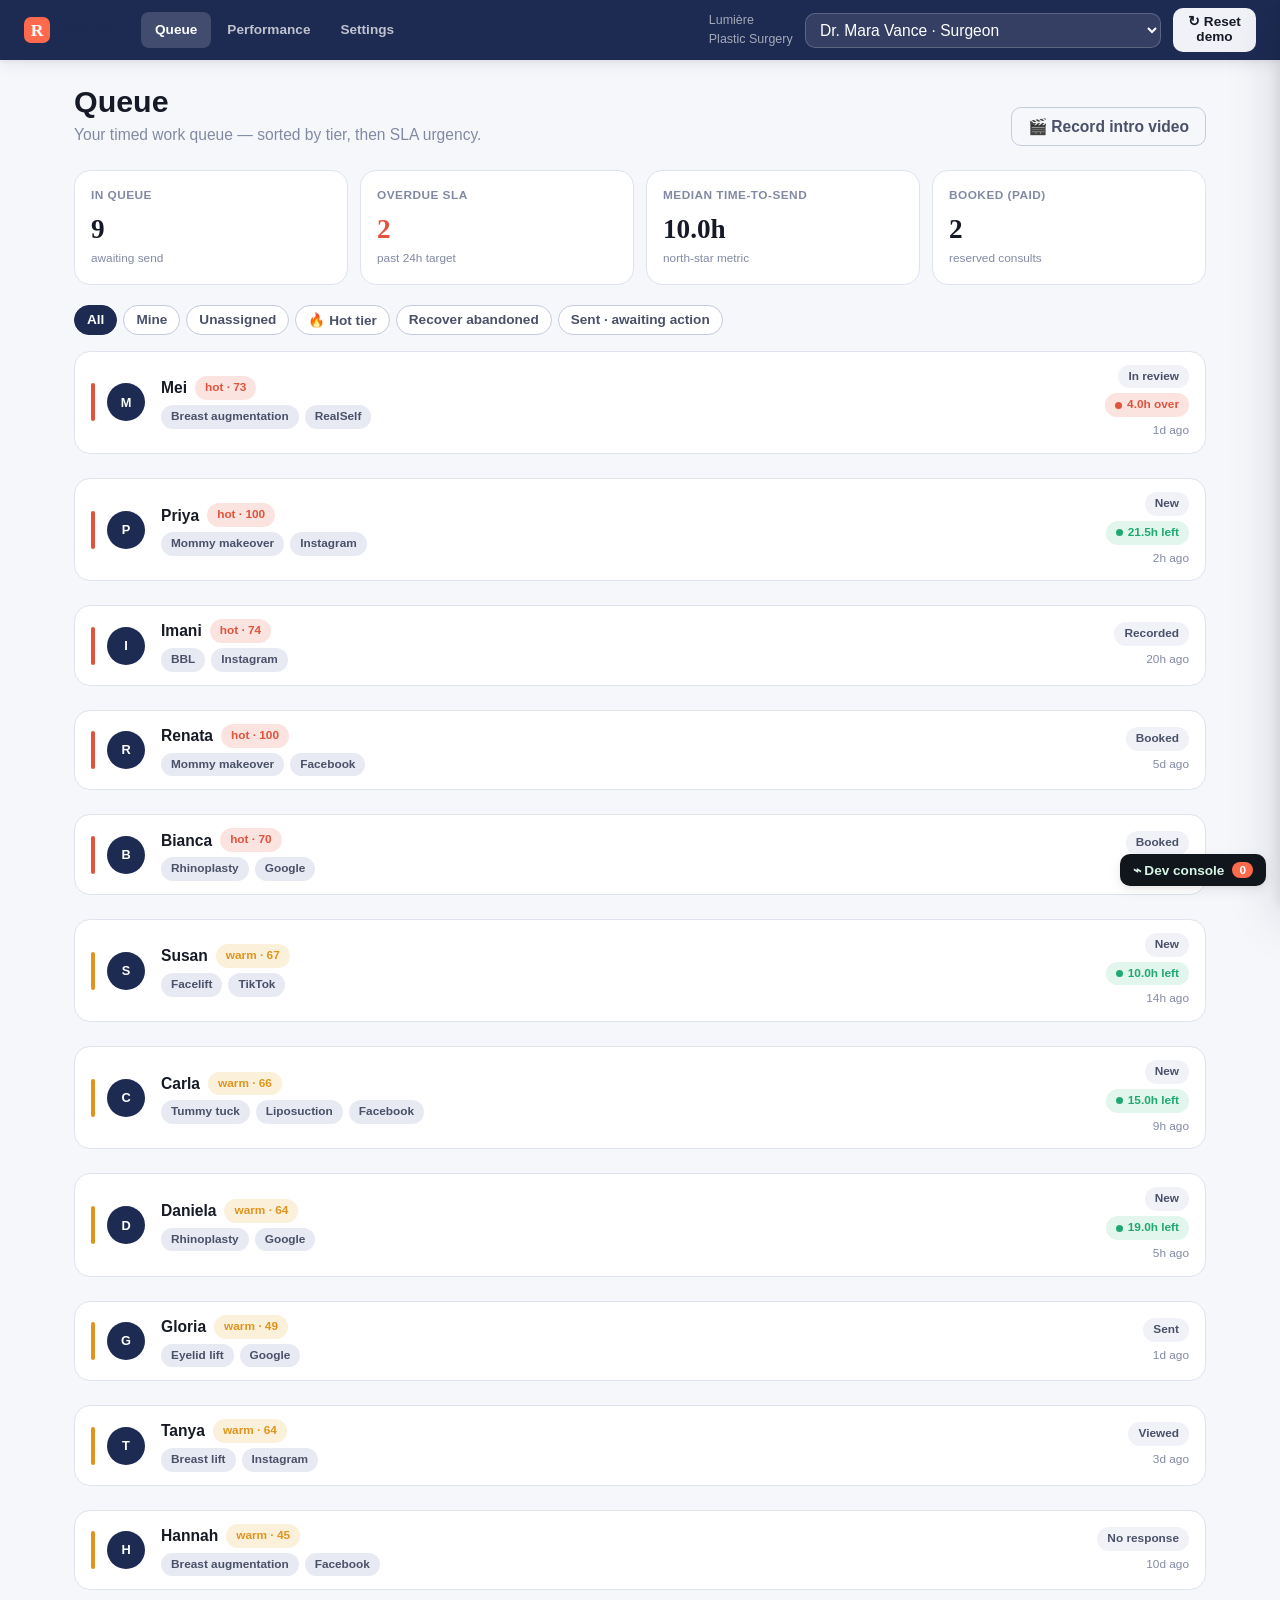
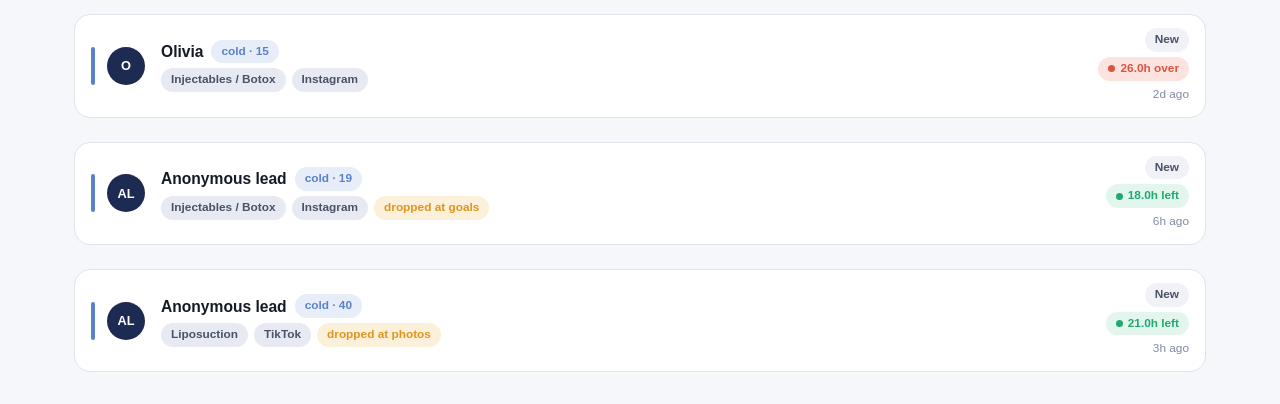
==== index.html @ 82a32680 "Build RELAY clickable demo (plastics, full surfaces) Static, dependency-free client-side prototype i" ====
<!doctype html>
<html lang="en">
<head>
  <meta charset="utf-8">
  <meta name="viewport" content="width=device-width, initial-scale=1">
  <title>RELAY — Provider console</title>
  <link rel="stylesheet" href="css/tokens.css?v=1">
  <link rel="stylesheet" href="css/app.css?v=1">
</head>
<body>
  <div id="app"></div>

  <script src="js/util.js?v=1"></script>
  <script src="js/instrument.js?v=1"></script>
  <script src="js/devconsole.js?v=1"></script>
  <script src="js/verticals.js?v=1"></script>
  <script src="js/qualify.js?v=1"></script>
  <script src="js/attribution.js?v=1"></script>
  <script src="js/store.js?v=1"></script>
  <script src="js/seed.js?v=1"></script>
  <script src="js/brand.js?v=1"></script>
  <script src="js/scriptgen.js?v=1"></script>
  <script src="js/surfaces/queue.js?v=1"></script>
  <script src="js/surfaces/studio.js?v=1"></script>
  <script src="js/surfaces/performance.js?v=1"></script>
  <script src="js/surfaces/settings.js?v=1"></script>
  <script src="js/app.js?v=1"></script>
  <script>
    RELAY.devconsole.mount();
    RELAY.app.init(document.getElementById('app'));
  </script>
</body>
</html>
---- css/tokens.css ----
/* ============================================================================
 * RELAY — Design Tokens (tokens.css)
 * REQUIREMENTS §3.5. Two brand layers share ONE token system:
 *   (A) RELAY product brand  — customer-facing surfaces (console, settings, pricing)
 *   (B) White-label brand     — lead-facing surfaces (flow, recap, portal, widgets)
 *
 * Surfaces reference ROLE tokens (--color-accent, --radius-card …), never raw hex.
 * White-label theming overrides only the --brand-* tokens at runtime (js/brand.js);
 * everything else inherits the RELAY base.
 * ========================================================================== */

:root {
  /* --- RELAY product brand: source colors -------------------------------- */
  --relay-primary:        #1d2a52;   /* deep, calm — credibility */
  --relay-primary-700:    #16203e;
  --relay-primary-300:    #5566a0;
  --relay-accent:         #ff6a4d;   /* warm energy on CTAs */
  --relay-accent-600:     #e9522f;

  /* --- Brand tokens (overridable per-account for white-label) ------------ */
  /* Defaults point at the RELAY brand; js/brand.js rewrites these from config.brand */
  --brand-primary:        var(--relay-primary);
  --brand-primary-ink:    #ffffff;   /* readable text on --brand-primary (derived at runtime) */
  --brand-accent:         var(--relay-accent);
  --brand-accent-ink:     #ffffff;   /* readable text on --brand-accent (derived at runtime) */

  /* --- Color roles ------------------------------------------------------- */
  --color-bg:             #f6f7fb;
  --color-surface:        #ffffff;
  --color-surface-2:      #f0f2f8;
  --color-surface-sunk:   #e7eaf3;
  --color-border:         #dfe3ee;
  --color-border-strong:  #c4cbdd;
  --color-ink:            #161a26;   /* primary text */
  --color-ink-2:          #4a5168;   /* secondary text */
  --color-ink-3:          #828aa3;   /* muted text */
  --color-accent:         var(--brand-accent);
  --color-accent-ink:     var(--brand-accent-ink);
  --color-primary:        var(--brand-primary);
  --color-primary-ink:    var(--brand-primary-ink);

  /* --- Semantic: SLA states --------------------------------------------- */
  --color-ok:             #1fa971;
  --color-ok-bg:          #e3f6ee;
  --color-warn:           #e0941f;
  --color-warn-bg:        #fbf0d9;
  --color-over:           #e0533d;
  --color-over-bg:        #fbe4df;

  /* --- Semantic: qualification tiers ------------------------------------ */
  --tier-hot:             #e0533d;
  --tier-hot-bg:          #fbe4df;
  --tier-warm:            #e0941f;
  --tier-warm-bg:         #fbf0d9;
  --tier-cold:            #5b82c9;
  --tier-cold-bg:         #e7eef9;

  /* --- Type scale -------------------------------------------------------- */
  --font-display: 'Fraunces', 'Iowan Old Style', Georgia, 'Times New Roman', serif;
  --font-ui: -apple-system, BlinkMacSystemFont, 'Segoe UI', Roboto, Helvetica, Arial, sans-serif;
  --font-brand: var(--font-ui); /* white-label may override */

  --fs-display:   2.6rem;
  --fs-h1:        1.9rem;
  --fs-h2:        1.4rem;
  --fs-h3:        1.15rem;
  --fs-body:      0.975rem;
  --fs-sm:        0.85rem;
  --fs-xs:        0.74rem;
  --lh-tight:     1.15;
  --lh-body:      1.5;

  /* --- Spacing ----------------------------------------------------------- */
  --sp-1: 4px;  --sp-2: 8px;  --sp-3: 12px; --sp-4: 16px;
  --sp-5: 24px; --sp-6: 32px; --sp-7: 48px; --sp-8: 64px;

  /* --- Radius ------------------------------------------------------------ */
  --radius-chip:   999px;
  --radius-btn:    10px;
  --radius-card:   16px;
  --radius-sheet:  22px;

  /* --- Shadow (soft-but-precise) ---------------------------------------- */
  --shadow-sm:  0 1px 2px rgba(22,26,38,.06), 0 1px 3px rgba(22,26,38,.05);
  --shadow-md:  0 4px 14px rgba(22,26,38,.08), 0 2px 4px rgba(22,26,38,.05);
  --shadow-lg:  0 18px 50px rgba(22,26,38,.16), 0 6px 16px rgba(22,26,38,.10);
  --shadow-phone: 0 30px 70px rgba(22,26,38,.28);

  /* --- Motion (restrained) ---------------------------------------------- */
  --ease: cubic-bezier(.22,.61,.36,1);
  --dur-1: .12s;
  --dur-2: .22s;
  --dur-3: .4s;
}

/* Phones/landing surfaces opt into a darker canvas via .on-brand wrappers; see app.css */
---- css/app.css ----
/* ============================================================================
 * RELAY — component styles (app.css). References role tokens from tokens.css.
 * ========================================================================== */
* { box-sizing: border-box; }
html, body { margin: 0; padding: 0; }
body {
  font-family: var(--font-ui);
  font-size: var(--fs-body);
  line-height: var(--lh-body);
  color: var(--color-ink);
  background: var(--color-bg);
  -webkit-font-smoothing: antialiased;
}
h1, h2, h3, h4 { line-height: var(--lh-tight); margin: 0 0 var(--sp-3); font-weight: 650; }
h1 { font-size: var(--fs-h1); }
h2 { font-size: var(--fs-h2); }
h3 { font-size: var(--fs-h3); }
.display { font-family: var(--font-display); font-weight: 600; letter-spacing: -.01em; }
a { color: var(--color-primary); text-decoration: none; }
a:hover { text-decoration: underline; }
.muted { color: var(--color-ink-3); }
.dim { color: var(--color-ink-2); }
.num { font-family: var(--font-display); font-variant-numeric: tabular-nums; }
.center { text-align: center; }
.hidden, [hidden] { display: none !important; }
.row { display: flex; align-items: center; gap: var(--sp-3); }
.row--wrap { flex-wrap: wrap; }
.spread { justify-content: space-between; }
.grow { flex: 1; }
.stack { display: flex; flex-direction: column; gap: var(--sp-3); }

/* ---- buttons ----------------------------------------------------------- */
.btn {
  display: inline-flex; align-items: center; justify-content: center; gap: var(--sp-2);
  font: inherit; font-weight: 600; cursor: pointer; border: 1px solid transparent;
  border-radius: var(--radius-btn); padding: 10px 16px; background: var(--color-surface-2);
  color: var(--color-ink); transition: transform var(--dur-1) var(--ease), background var(--dur-1), box-shadow var(--dur-1);
  text-decoration: none; line-height: 1.1;
}
.btn:hover { text-decoration: none; }
.btn:active { transform: translateY(1px); }
.btn--primary { background: var(--color-primary); color: var(--color-primary-ink); }
.btn--accent { background: var(--color-accent); color: var(--color-accent-ink); box-shadow: var(--shadow-sm); }
.btn--ghost { background: transparent; border-color: var(--color-border-strong); color: var(--color-ink-2); }
.btn--ghost:hover { background: var(--color-surface-2); }
.btn--sm { padding: 6px 11px; font-size: var(--fs-sm); }
.btn--lg { padding: 14px 22px; font-size: 1.05rem; border-radius: 12px; }
.btn--block { width: 100%; }
.btn[disabled] { opacity: .5; cursor: not-allowed; }

/* ---- chips / pills / badges -------------------------------------------- */
.chip {
  display: inline-flex; align-items: center; gap: 6px; padding: 7px 13px;
  border-radius: var(--radius-chip); border: 1px solid var(--color-border-strong);
  background: var(--color-surface); cursor: pointer; font-size: var(--fs-sm); font-weight: 550;
  transition: all var(--dur-1) var(--ease);
}
.chip:hover { border-color: var(--color-primary); }
.chip[aria-pressed="true"], .chip--on {
  background: var(--color-primary); color: var(--color-primary-ink); border-color: var(--color-primary);
}
.pill {
  display: inline-flex; align-items: center; gap: 5px; padding: 3px 10px; border-radius: var(--radius-chip);
  font-size: var(--fs-xs); font-weight: 650; background: var(--color-surface-2); color: var(--color-ink-2);
  white-space: nowrap;
}
.pill--hot  { background: var(--tier-hot-bg);  color: var(--tier-hot); }
.pill--warm { background: var(--tier-warm-bg); color: var(--tier-warm); }
.pill--cold { background: var(--tier-cold-bg); color: var(--tier-cold); }
.pill--ok   { background: var(--color-ok-bg);   color: var(--color-ok); }
.pill--warn { background: var(--color-warn-bg); color: var(--color-warn); }
.pill--over { background: var(--color-over-bg); color: var(--color-over); }
.pill--source { background: var(--color-surface-sunk); color: var(--color-ink-2); }
.dot { width: 7px; height: 7px; border-radius: 50%; background: currentColor; display: inline-block; }

/* ---- cards ------------------------------------------------------------- */
.card {
  background: var(--color-surface); border: 1px solid var(--color-border);
  border-radius: var(--radius-card); padding: var(--sp-5); box-shadow: var(--shadow-sm);
}
.card--pad-sm { padding: var(--sp-4); }
.card__title { font-weight: 650; margin-bottom: var(--sp-3); display: flex; align-items: center; gap: var(--sp-2); }

/* ---- forms ------------------------------------------------------------- */
label.field { display: block; margin-bottom: var(--sp-4); }
label.field > span { display: block; font-size: var(--fs-sm); font-weight: 600; margin-bottom: 6px; color: var(--color-ink-2); }
input[type=text], input[type=email], input[type=tel], input[type=url], input[type=number], select, textarea {
  width: 100%; font: inherit; padding: 11px 13px; border: 1px solid var(--color-border-strong);
  border-radius: var(--radius-btn); background: var(--color-surface); color: var(--color-ink);
}
input:focus, select:focus, textarea:focus { outline: 2px solid var(--color-primary); outline-offset: 1px; border-color: var(--color-primary); }
textarea { min-height: 84px; resize: vertical; }
.check { display: flex; gap: var(--sp-3); align-items: flex-start; cursor: pointer; font-size: var(--fs-sm); }
.check input { margin-top: 3px; }
.avatar {
  width: 38px; height: 38px; border-radius: 50%; flex: none; display: grid; place-items: center;
  background: var(--color-primary); color: var(--color-primary-ink); font-weight: 700; font-size: .8rem;
}
.avatar--lg { width: 56px; height: 56px; font-size: 1.05rem; }

/* ============================ CONSOLE SHELL ============================== */
.appbar {
  position: sticky; top: 0; z-index: 30; display: flex; align-items: center; gap: var(--sp-5);
  padding: 0 var(--sp-5); height: 60px; background: var(--relay-primary); color: #fff;
  box-shadow: var(--shadow-md);
}
.appbar__brand { display: flex; align-items: center; gap: 9px; font-weight: 700; font-size: 1.1rem; }
.appbar__logo { width: 26px; height: 26px; border-radius: 7px; background: var(--relay-accent); display: grid; place-items: center; color: #fff; font-family: var(--font-display); }
.appbar nav { display: flex; gap: 2px; }
.appbar nav a {
  color: rgba(255,255,255,.72); padding: 8px 14px; border-radius: 8px; font-weight: 600; font-size: var(--fs-sm);
}
.appbar nav a:hover { color: #fff; background: rgba(255,255,255,.08); text-decoration: none; }
.appbar nav a.is-active { color: #fff; background: rgba(255,255,255,.16); }
.appbar__right { margin-left: auto; display: flex; align-items: center; gap: var(--sp-3); }
.appbar select { background: rgba(255,255,255,.1); color: #fff; border-color: rgba(255,255,255,.2); padding: 7px 10px; }
.appbar select option { color: #000; }

.wrap { max-width: 1180px; margin: 0 auto; padding: var(--sp-5); }
.page-head { display: flex; align-items: flex-end; justify-content: space-between; gap: var(--sp-4); margin-bottom: var(--sp-5); flex-wrap: wrap; }
.page-head h1 { margin: 0; }
.page-head p { margin: 4px 0 0; color: var(--color-ink-3); }

/* ---- KPI strip --------------------------------------------------------- */
.kpis { display: grid; grid-template-columns: repeat(auto-fit, minmax(150px, 1fr)); gap: var(--sp-3); }
.kpi { background: var(--color-surface); border: 1px solid var(--color-border); border-radius: var(--radius-card); padding: var(--sp-4); }
.kpi__label { font-size: var(--fs-xs); text-transform: uppercase; letter-spacing: .04em; color: var(--color-ink-3); font-weight: 650; }
.kpi__value { font-family: var(--font-display); font-size: 1.7rem; font-weight: 600; margin-top: 4px; font-variant-numeric: tabular-nums; }
.kpi__sub { font-size: var(--fs-xs); color: var(--color-ink-3); }

/* ============================ QUEUE ===================================== */
.queue-layout { display: grid; grid-template-columns: 1fr; gap: var(--sp-4); }
.qfilters { display: flex; gap: 6px; flex-wrap: wrap; margin-bottom: var(--sp-4); }
.qfilter { padding: 6px 12px; border-radius: var(--radius-chip); border: 1px solid var(--color-border-strong); background: var(--color-surface); cursor: pointer; font-size: var(--fs-sm); font-weight: 600; color: var(--color-ink-2); }
.qfilter.is-active { background: var(--relay-primary); color: #fff; border-color: var(--relay-primary); }
.qrow {
  display: grid; grid-template-columns: auto 1fr auto; gap: var(--sp-4); align-items: center;
  padding: 13px var(--sp-4); background: var(--color-surface); border: 1px solid var(--color-border);
  border-radius: var(--radius-card); cursor: pointer; margin-bottom: 8px; transition: box-shadow var(--dur-1), border-color var(--dur-1);
}
.qrow:hover { box-shadow: var(--shadow-md); border-color: var(--color-border-strong); }
.qrow__mid { min-width: 0; }
.qrow__name { font-weight: 650; display: flex; align-items: center; gap: 8px; }
.qrow__meta { display: flex; gap: 6px; flex-wrap: wrap; align-items: center; margin-top: 5px; }
.qrow__right { text-align: right; display: flex; flex-direction: column; align-items: flex-end; gap: 5px; }
.qrow__time { font-size: var(--fs-xs); color: var(--color-ink-3); }
.tier-rail { width: 4px; align-self: stretch; border-radius: 4px; }
.tier-rail--hot { background: var(--tier-hot); }
.tier-rail--warm { background: var(--tier-warm); }
.tier-rail--cold { background: var(--tier-cold); }

/* ============================ DRAWER ==================================== */
.scrim { position: fixed; inset: 0; background: rgba(16,20,32,.45); z-index: 40; opacity: 0; pointer-events: none; transition: opacity var(--dur-2); }
.scrim.is-open { opacity: 1; pointer-events: auto; }
.drawer {
  position: fixed; top: 0; right: 0; height: 100%; width: min(560px, 94vw); background: var(--color-bg);
  z-index: 50; box-shadow: var(--shadow-lg); transform: translateX(100%); transition: transform var(--dur-3) var(--ease);
  display: flex; flex-direction: column;
}
.drawer.is-open { transform: none; }
.drawer__head { padding: var(--sp-4) var(--sp-5); background: var(--color-surface); border-bottom: 1px solid var(--color-border); display: flex; align-items: center; gap: var(--sp-3); }
.drawer__body { overflow-y: auto; padding: var(--sp-5); display: flex; flex-direction: column; gap: var(--sp-4); }
.drawer__x { margin-left: auto; cursor: pointer; border: none; background: var(--color-surface-2); width: 34px; height: 34px; border-radius: 9px; font-size: 1.1rem; }
.nextaction {
  background: linear-gradient(135deg, var(--relay-primary), var(--relay-primary-700));
  color: #fff; padding: var(--sp-4) var(--sp-5); border-radius: var(--radius-card);
}
.nextaction__label { font-size: var(--fs-xs); text-transform: uppercase; letter-spacing: .05em; opacity: .8; font-weight: 700; }
.nextaction__title { font-size: 1.15rem; font-weight: 650; margin: 4px 0 12px; }

/* qualification ring */
.qring { display: flex; align-items: center; gap: var(--sp-4); }
.ring { width: 84px; height: 84px; flex: none; border-radius: 50%; display: grid; place-items: center; position: relative; }
.ring__inner { width: 64px; height: 64px; border-radius: 50%; background: var(--color-surface); display: grid; place-items: center; flex-direction: column; }
.ring__score { font-family: var(--font-display); font-size: 1.4rem; font-weight: 650; line-height: 1; }
.ring__cap { font-size: .6rem; text-transform: uppercase; letter-spacing: .05em; color: var(--color-ink-3); }
.flaglist { display: flex; flex-direction: column; gap: 5px; }
.flag { font-size: var(--fs-sm); color: var(--color-over); display: flex; gap: 6px; align-items: center; }

.kv { display: grid; grid-template-columns: 120px 1fr; gap: 6px 12px; font-size: var(--fs-sm); }
.kv dt { color: var(--color-ink-3); }
.kv dd { margin: 0; font-weight: 550; }

.pipeline { display: flex; gap: 4px; }
.pipeline__step { flex: 1; text-align: center; font-size: .62rem; padding: 6px 2px; border-radius: 6px; background: var(--color-surface-2); color: var(--color-ink-3); font-weight: 650; }
.pipeline__step.is-done { background: var(--tier-cold-bg); color: var(--tier-cold); }
.pipeline__step.is-current { background: var(--relay-primary); color: #fff; }

.script { white-space: pre-wrap; font-size: var(--fs-sm); background: var(--color-surface-2); padding: var(--sp-4); border-radius: 12px; max-height: 220px; overflow-y: auto; }
.photo-thumbs { display: flex; gap: 8px; flex-wrap: wrap; }
.photo-thumb { width: 74px; height: 74px; border-radius: 10px; background: var(--color-surface-sunk) center/cover; display: grid; place-items: center; font-size: 1.6rem; color: var(--color-ink-3); border: 1px solid var(--color-border); }

/* ============================ PHONE FRAME (patient flow) ================ */
.on-brand { background: linear-gradient(160deg, var(--brand-primary), color-mix(in srgb, var(--brand-primary) 70%, #000)); }
.phone-stage { min-height: 100vh; display: grid; place-items: center; padding: var(--sp-4); }
.phone {
  width: 100%; max-width: 412px; background: var(--color-surface); border-radius: var(--radius-sheet);
  box-shadow: var(--shadow-phone); overflow: hidden; display: flex; flex-direction: column;
  min-height: min(860px, 96vh); position: relative;
}
.phone__top { padding: 14px var(--sp-5) 0; }
.phone__progress { height: 4px; background: var(--color-surface-sunk); border-radius: 3px; overflow: hidden; }
.phone__progress > i { display: block; height: 100%; background: var(--brand-accent); width: 0; transition: width var(--dur-3) var(--ease); }
.phone__body { flex: 1; overflow-y: auto; padding: var(--sp-5); }
.phone__foot { padding: var(--sp-4) var(--sp-5); border-top: 1px solid var(--color-border); }
.brandbar { display: flex; align-items: center; gap: 9px; padding: 12px var(--sp-5); border-bottom: 1px solid var(--color-border); }
.brandmark { display: inline-flex; align-items: center; gap: 8px; font-weight: 700; color: var(--brand-primary); }
.brandmark__img { height: 26px; }
.brandmark__word { font-family: var(--font-display); font-size: 1.1rem; }

.provider-hero { text-align: center; }
.provider-hero .avatar--lg { margin: 0 auto var(--sp-3); background: var(--brand-primary); color: var(--brand-primary-ink); }
.stars { color: var(--brand-accent); font-weight: 700; }
.howto { display: flex; flex-direction: column; gap: 10px; margin: var(--sp-4) 0; }
.howto__step { display: flex; gap: 12px; align-items: flex-start; text-align: left; }
.howto__n { width: 26px; height: 26px; border-radius: 50%; background: var(--brand-primary); color: var(--brand-primary-ink); flex: none; display: grid; place-items: center; font-weight: 700; font-size: .8rem; }
.trustpills { display: flex; gap: 6px; justify-content: center; flex-wrap: wrap; margin-top: var(--sp-3); }
.chipwrap { display: flex; flex-wrap: wrap; gap: 8px; }
.optrow {
  display: flex; align-items: center; gap: 12px; padding: 14px 16px; border: 1.5px solid var(--color-border-strong);
  border-radius: 12px; cursor: pointer; margin-bottom: 10px; font-weight: 550; transition: all var(--dur-1);
}
.optrow:hover { border-color: var(--brand-primary); }
.optrow.is-on { border-color: var(--brand-primary); background: color-mix(in srgb, var(--brand-primary) 8%, #fff); }
.optrow__radio { width: 20px; height: 20px; border-radius: 50%; border: 2px solid var(--color-border-strong); flex: none; }
.optrow.is-on .optrow__radio { border-color: var(--brand-primary); background: var(--brand-primary); box-shadow: inset 0 0 0 3px var(--color-surface); }

/* reward + recap */
.reward-video {
  border-radius: 14px; overflow: hidden; background: #0c1116; aspect-ratio: 9/16; max-height: 360px;
  margin: 0 auto var(--sp-4); position: relative; display: grid; place-items: center; color: #fff;
}
.reward-video video, .reward-video img { width: 100%; height: 100%; object-fit: cover; }
.reward-video__play { position: absolute; inset: 0; display: grid; place-items: center; cursor: pointer; background: rgba(0,0,0,.25); }
.reward-video__play span { width: 64px; height: 64px; border-radius: 50%; background: rgba(255,255,255,.92); display: grid; place-items: center; color: var(--brand-primary); font-size: 1.5rem; padding-left: 4px; }
.recap { border: 1.5px solid var(--brand-primary); border-radius: 14px; padding: var(--sp-4); background: color-mix(in srgb, var(--brand-primary) 5%, #fff); }
.recap h4 { color: var(--brand-primary); margin: 0 0 8px; }
.recap__row { display: flex; justify-content: space-between; padding: 6px 0; border-bottom: 1px dashed var(--color-border); font-size: var(--fs-sm); }
.recap__row:last-child { border: none; }

/* ============================ STUDIO ==================================== */
.studio { display: grid; grid-template-columns: 220px 1fr 300px; height: calc(100vh - 60px); }
.studio__deck { border-right: 1px solid var(--color-border); background: var(--color-surface); overflow-y: auto; padding: var(--sp-3); }
.studio__stage { background: #11151c; display: flex; flex-direction: column; align-items: center; justify-content: center; padding: var(--sp-4); position: relative; }
.studio__panel { border-left: 1px solid var(--color-border); background: var(--color-surface); overflow-y: auto; padding: var(--sp-4); }
.slide-thumb { border: 2px solid transparent; border-radius: 10px; padding: 9px 11px; background: var(--color-surface-2); margin-bottom: 8px; cursor: pointer; font-size: var(--fs-sm); }
.slide-thumb.is-active { border-color: var(--relay-accent); background: #fff; box-shadow: var(--shadow-sm); }
.slide-thumb__n { font-size: var(--fs-xs); color: var(--color-ink-3); font-weight: 700; }
.studio-canvas-wrap { width: 100%; max-width: 760px; aspect-ratio: 16/9; background: #000; border-radius: 12px; overflow: hidden; box-shadow: var(--shadow-lg); position: relative; }
.studio-canvas-wrap.portrait { aspect-ratio: 9/16; max-width: 360px; }
.studio-canvas-wrap canvas, .studio-canvas-wrap video { width: 100%; height: 100%; display: block; object-fit: cover; }
.studio__controls { display: flex; gap: var(--sp-3); margin-top: var(--sp-4); align-items: center; }
.rec-dot { width: 12px; height: 12px; border-radius: 50%; background: var(--color-over); animation: pulse 1s infinite; }
@keyframes pulse { 0%,100% { opacity: 1; } 50% { opacity: .3; } }
.teleprompter { position: absolute; left: 0; right: 0; bottom: 0; background: linear-gradient(transparent, rgba(0,0,0,.85)); color: #fff; padding: var(--sp-5) var(--sp-4) var(--sp-4); font-size: 1.05rem; max-height: 45%; overflow-y: auto; }

/* ============================ PORTAL ==================================== */
.portal { max-width: 520px; margin: 0 auto; padding: var(--sp-5) var(--sp-4) 120px; }
.portal__video { border-radius: 16px; overflow: hidden; background: #0c1116; aspect-ratio: 16/9; margin-bottom: var(--sp-4); position: relative; display: grid; place-items: center; }
.portal__video video { width: 100%; height: 100%; object-fit: contain; background: #000; }
.portal__cta { position: fixed; left: 0; right: 0; bottom: 0; background: var(--color-surface); border-top: 1px solid var(--color-border); padding: var(--sp-4); box-shadow: 0 -8px 30px rgba(0,0,0,.08); }
.portal__cta .wrap-narrow { max-width: 520px; margin: 0 auto; }
.linklist a { display: flex; align-items: center; gap: 12px; padding: 13px 15px; border: 1px solid var(--color-border); border-radius: 12px; margin-bottom: 8px; color: var(--color-ink); font-weight: 600; }
.linklist a:hover { border-color: var(--brand-primary); text-decoration: none; }
.msg-thread { display: flex; flex-direction: column; gap: 8px; }
.msg { max-width: 80%; padding: 9px 13px; border-radius: 14px; font-size: var(--fs-sm); }
.msg--provider { background: var(--color-surface-2); align-self: flex-start; border-bottom-left-radius: 4px; }
.msg--patient { background: var(--brand-primary); color: var(--brand-primary-ink); align-self: flex-end; border-bottom-right-radius: 4px; }

/* ============================ PERFORMANCE =============================== */
.funnel { display: flex; flex-direction: column; gap: 8px; }
.funnel__step { display: grid; grid-template-columns: 110px 1fr auto; gap: var(--sp-3); align-items: center; }
.funnel__bar { height: 30px; background: var(--color-surface-sunk); border-radius: 8px; overflow: hidden; }
.funnel__fill { height: 100%; background: linear-gradient(90deg, var(--relay-primary), var(--relay-primary-300)); border-radius: 8px; display: flex; align-items: center; padding-left: 10px; color: #fff; font-weight: 650; font-size: var(--fs-sm); min-width: 30px; }
.funnel__drop { font-size: var(--fs-xs); color: var(--color-over); }
table.data { width: 100%; border-collapse: collapse; font-size: var(--fs-sm); }
table.data th, table.data td { text-align: right; padding: 9px 12px; border-bottom: 1px solid var(--color-border); }
table.data th:first-child, table.data td:first-child { text-align: left; }
table.data th { font-size: var(--fs-xs); text-transform: uppercase; letter-spacing: .03em; color: var(--color-ink-3); }
table.data tbody tr:hover { background: var(--color-surface-2); }
.roas-good { color: var(--color-ok); font-weight: 700; }
.roas-bad { color: var(--color-over); font-weight: 700; }

/* ============================ SETTINGS ================================= */
.settings { display: grid; grid-template-columns: 220px 1fr; gap: var(--sp-5); align-items: start; }
.settings__nav { position: sticky; top: 76px; display: flex; flex-direction: column; gap: 2px; }
.settings__nav button { text-align: left; padding: 9px 13px; border: none; background: transparent; border-radius: 9px; cursor: pointer; font: inherit; font-weight: 600; color: var(--color-ink-2); }
.settings__nav button.is-active { background: var(--color-surface); color: var(--color-ink); box-shadow: var(--shadow-sm); }
.checklist { display: flex; flex-direction: column; gap: 8px; }
.checklist__item { display: flex; gap: 12px; align-items: center; padding: 12px 14px; border: 1px solid var(--color-border); border-radius: 12px; }
.checklist__item.is-done { background: var(--color-ok-bg); border-color: transparent; }
.checklist__check { width: 24px; height: 24px; border-radius: 50%; border: 2px solid var(--color-border-strong); display: grid; place-items: center; flex: none; }
.checklist__item.is-done .checklist__check { background: var(--color-ok); border-color: var(--color-ok); color: #fff; }

/* ============================ DEV CONSOLE ============================== */
.devconsole { position: fixed; right: 14px; bottom: 14px; z-index: 80; font-family: var(--font-ui); }
.devconsole__tab { background: #11151c; color: #d6f5e4; border: none; border-radius: 10px; padding: 8px 13px; font-size: var(--fs-sm); font-weight: 650; cursor: pointer; box-shadow: var(--shadow-md); display: flex; align-items: center; gap: 8px; }
.devconsole__badge { background: var(--relay-accent); color: #fff; border-radius: 999px; padding: 1px 7px; font-size: var(--fs-xs); }
.devconsole__body { position: absolute; right: 0; bottom: 46px; width: min(440px, 92vw); height: 340px; background: #0d1117; border-radius: 12px; box-shadow: var(--shadow-lg); display: flex; flex-direction: column; overflow: hidden; }
.devconsole__head { padding: 10px 13px; color: #e6edf3; border-bottom: 1px solid #222b36; display: flex; align-items: center; gap: 8px; }
.devconsole__hint { font-size: var(--fs-xs); color: #8b98a8; flex: 1; }
.devconsole__clear { background: #222b36; color: #c9d4e0; border: none; border-radius: 6px; padding: 3px 9px; cursor: pointer; font-size: var(--fs-xs); }
.devconsole__log { flex: 1; overflow-y: auto; padding: 8px 10px; font-family: ui-monospace, 'SF Mono', Menlo, monospace; font-size: 11.5px; color: #c9d4e0; }
.devconsole__row { display: flex; gap: 7px; padding: 3px 0; align-items: baseline; flex-wrap: wrap; }
.devconsole__t { color: #6b7888; }
.devconsole__k { width: 12px; }
.devconsole__row--send .devconsole__k { color: #79c0ff; }
.devconsole__row--pixel .devconsole__k { color: #d2a8ff; }
.devconsole__row--event .devconsole__k { color: #7ee787; }
.devconsole__row--deposit .devconsole__k { color: #ffa657; }
.devconsole__l { color: #e6edf3; }
.devconsole__row code { color: #8b98a8; flex-basis: 100%; padding-left: 19px; word-break: break-all; }

/* ---- toast ------------------------------------------------------------- */
.toast-host { position: fixed; left: 50%; bottom: 24px; transform: translateX(-50%); z-index: 90; display: flex; flex-direction: column; gap: 8px; align-items: center; }
.toast { background: #11151c; color: #fff; padding: 11px 18px; border-radius: 10px; box-shadow: var(--shadow-lg); font-size: var(--fs-sm); font-weight: 550; animation: toastin var(--dur-2) var(--ease); }
@keyframes toastin { from { opacity: 0; transform: translateY(8px); } }

/* ---- preview phone wrapper (settings/widgets) -------------------------- */
.mini-phone { width: 260px; border-radius: 18px; box-shadow: var(--shadow-md); overflow: hidden; border: 1px solid var(--color-border); }

/* ---- responsive -------------------------------------------------------- */
@media (max-width: 880px) {
  .studio { grid-template-columns: 1fr; height: auto; }
  .studio__deck, .studio__panel { border: none; border-top: 1px solid var(--color-border); }
  .settings { grid-template-columns: 1fr; }
  .settings__nav { position: static; flex-direction: row; overflow-x: auto; }
  .appbar { gap: var(--sp-3); padding: 0 var(--sp-3); }
  .appbar nav a { padding: 8px 9px; }
}
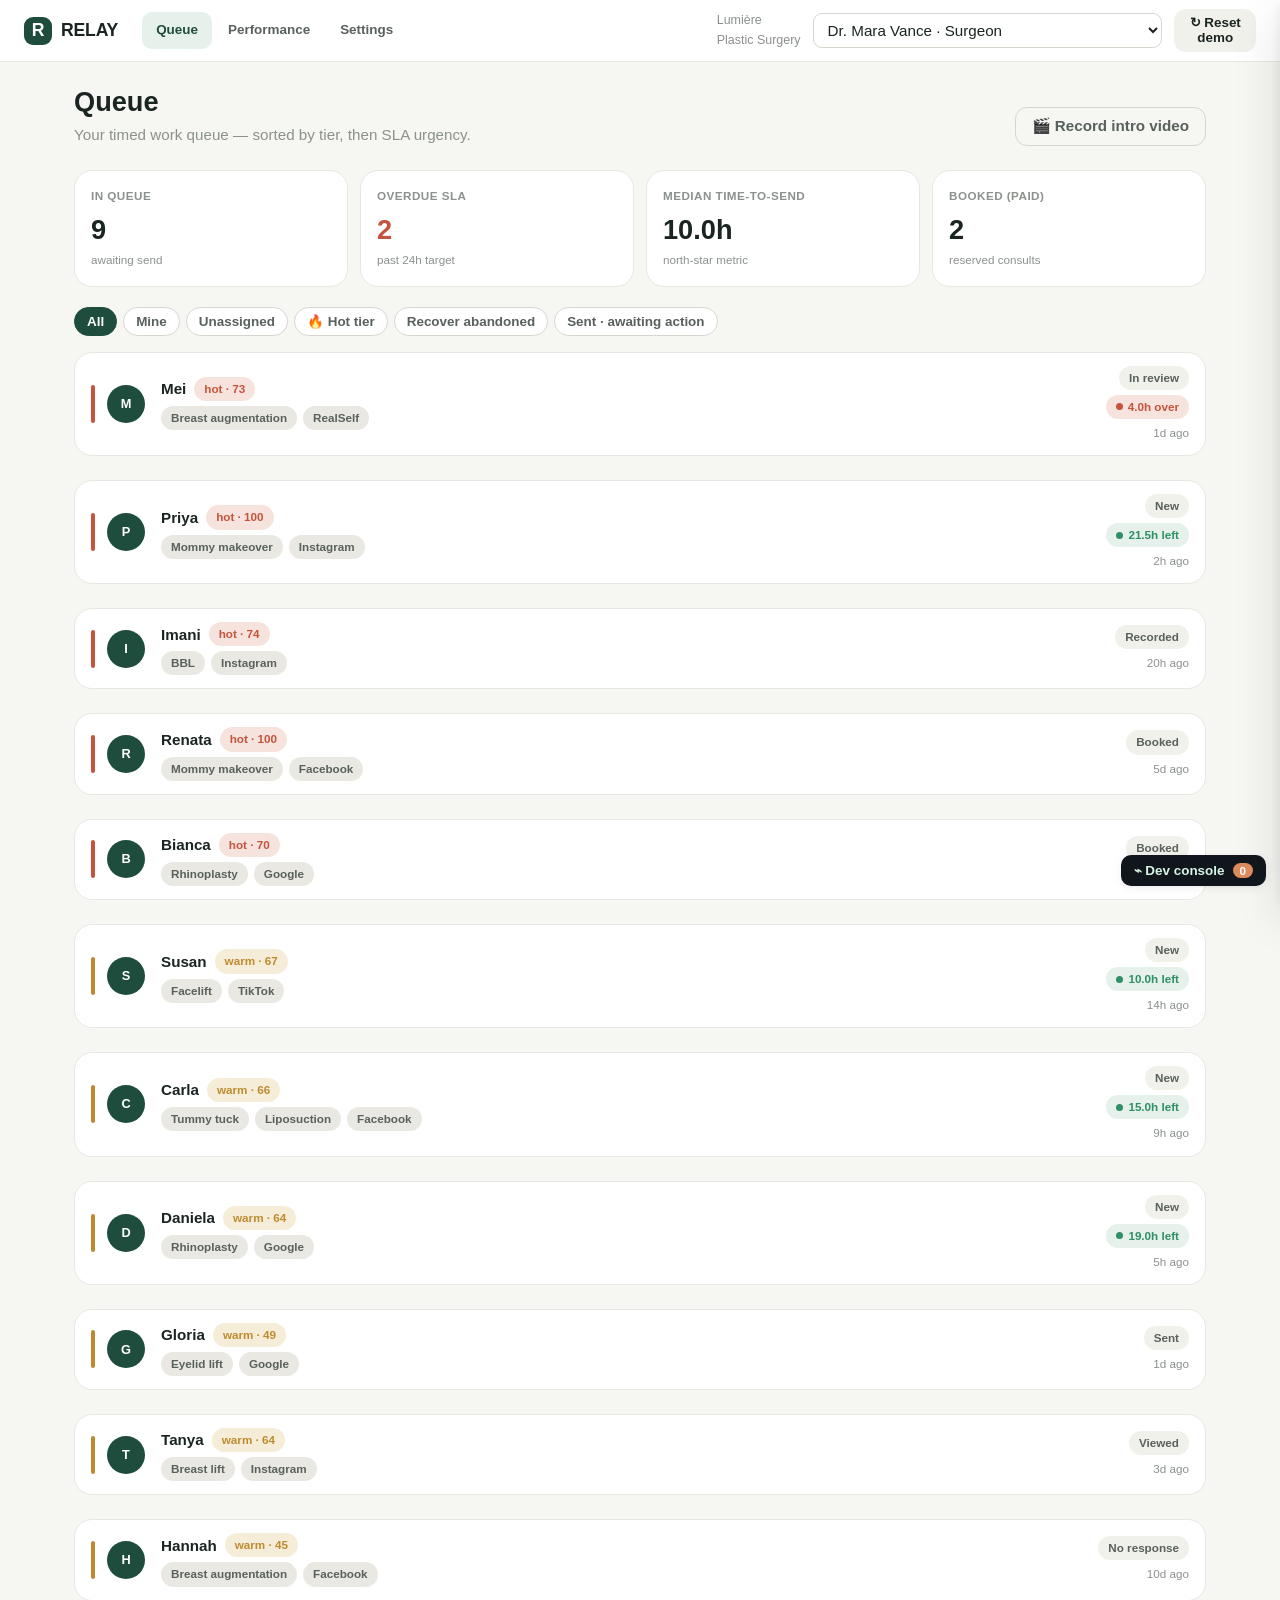
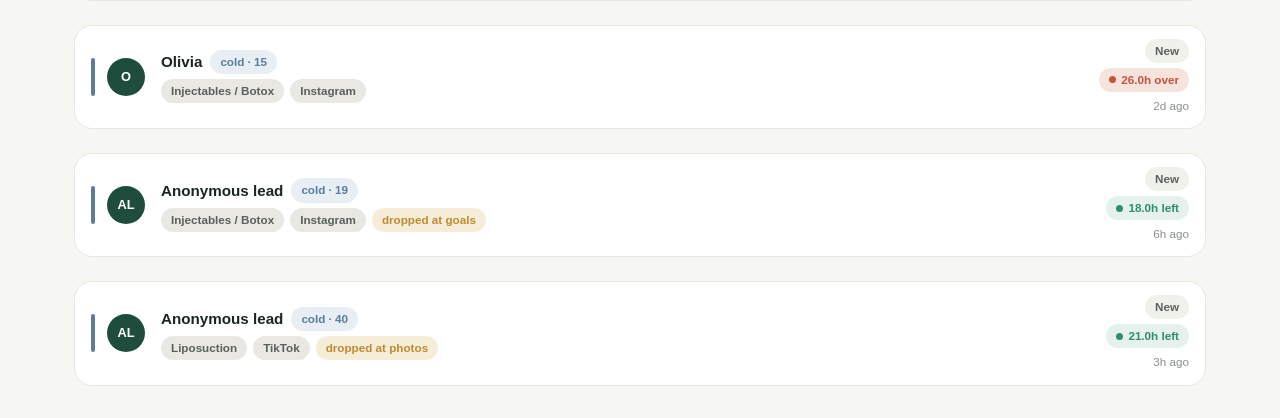
==== commit caacab0e: "Redesign to calm modern (Monarch-style) system + guided per-treatment photos Design system: - Rewrit" ====
--- a/index.html
+++ b/index.html
@@ -4,27 +4,27 @@
   <meta charset="utf-8">
   <meta name="viewport" content="width=device-width, initial-scale=1">
   <title>RELAY — Provider console</title>
-  <link rel="stylesheet" href="css/tokens.css?v=1">
-  <link rel="stylesheet" href="css/app.css?v=1">
+  <link rel="stylesheet" href="css/tokens.css?v=2">
+  <link rel="stylesheet" href="css/app.css?v=2">
 </head>
 <body>
   <div id="app"></div>
 
-  <script src="js/util.js?v=1"></script>
-  <script src="js/instrument.js?v=1"></script>
-  <script src="js/devconsole.js?v=1"></script>
-  <script src="js/verticals.js?v=1"></script>
-  <script src="js/qualify.js?v=1"></script>
-  <script src="js/attribution.js?v=1"></script>
-  <script src="js/store.js?v=1"></script>
-  <script src="js/seed.js?v=1"></script>
-  <script src="js/brand.js?v=1"></script>
-  <script src="js/scriptgen.js?v=1"></script>
-  <script src="js/surfaces/queue.js?v=1"></script>
-  <script src="js/surfaces/studio.js?v=1"></script>
-  <script src="js/surfaces/performance.js?v=1"></script>
-  <script src="js/surfaces/settings.js?v=1"></script>
-  <script src="js/app.js?v=1"></script>
+  <script src="js/util.js?v=2"></script>
+  <script src="js/instrument.js?v=2"></script>
+  <script src="js/devconsole.js?v=2"></script>
+  <script src="js/verticals.js?v=2"></script>
+  <script src="js/qualify.js?v=2"></script>
+  <script src="js/attribution.js?v=2"></script>
+  <script src="js/store.js?v=2"></script>
+  <script src="js/seed.js?v=2"></script>
+  <script src="js/brand.js?v=2"></script>
+  <script src="js/scriptgen.js?v=2"></script>
+  <script src="js/surfaces/queue.js?v=2"></script>
+  <script src="js/surfaces/studio.js?v=2"></script>
+  <script src="js/surfaces/performance.js?v=2"></script>
+  <script src="js/surfaces/settings.js?v=2"></script>
+  <script src="js/app.js?v=2"></script>
   <script>
     RELAY.devconsole.mount();
     RELAY.app.init(document.getElementById('app'));
--- a/css/tokens.css
+++ b/css/tokens.css
@@ -1,96 +1,94 @@
 /* ============================================================================
  * RELAY — Design Tokens (tokens.css)
- * REQUIREMENTS §3.5. Two brand layers share ONE token system:
- *   (A) RELAY product brand  — customer-facing surfaces (console, settings, pricing)
- *   (B) White-label brand     — lead-facing surfaces (flow, recap, portal, widgets)
+ * Visual language modeled on calm, modern personal-finance apps (Monarch):
+ * warm neutral canvas, deep evergreen primary, restrained warm-clay accent,
+ * humanist sans throughout, generous spacing, barely-there shadows.
  *
- * Surfaces reference ROLE tokens (--color-accent, --radius-card …), never raw hex.
- * White-label theming overrides only the --brand-* tokens at runtime (js/brand.js);
- * everything else inherits the RELAY base.
+ * Two brand layers share ONE token system (REQUIREMENTS §3.5):
+ *   (A) RELAY product brand  — customer-facing (console, settings, pricing)
+ *   (B) White-label brand     — lead-facing (flow, recap, portal, widgets)
+ * Surfaces reference ROLE tokens; white-label overrides only --brand-* at runtime.
  * ========================================================================== */
 
 :root {
   /* --- RELAY product brand: source colors -------------------------------- */
-  --relay-primary:        #1d2a52;   /* deep, calm — credibility */
-  --relay-primary-700:    #16203e;
-  --relay-primary-300:    #5566a0;
-  --relay-accent:         #ff6a4d;   /* warm energy on CTAs */
-  --relay-accent-600:     #e9522f;
+  --relay-primary:        #1f4d3d;   /* deep evergreen — calm credibility */
+  --relay-primary-700:    #163a2d;
+  --relay-primary-300:    #6e9a8a;
+  --relay-accent:         #df8a5c;   /* warm clay — used sparingly */
+  --relay-accent-600:     #c9744a;
 
   /* --- Brand tokens (overridable per-account for white-label) ------------ */
-  /* Defaults point at the RELAY brand; js/brand.js rewrites these from config.brand */
   --brand-primary:        var(--relay-primary);
-  --brand-primary-ink:    #ffffff;   /* readable text on --brand-primary (derived at runtime) */
+  --brand-primary-ink:    #ffffff;
   --brand-accent:         var(--relay-accent);
-  --brand-accent-ink:     #ffffff;   /* readable text on --brand-accent (derived at runtime) */
+  --brand-accent-ink:     #ffffff;
 
-  /* --- Color roles ------------------------------------------------------- */
-  --color-bg:             #f6f7fb;
+  /* --- Color roles: warm neutral system ---------------------------------- */
+  --color-bg:             #f6f6f3;   /* soft warm canvas */
   --color-surface:        #ffffff;
-  --color-surface-2:      #f0f2f8;
-  --color-surface-sunk:   #e7eaf3;
-  --color-border:         #dfe3ee;
-  --color-border-strong:  #c4cbdd;
-  --color-ink:            #161a26;   /* primary text */
-  --color-ink-2:          #4a5168;   /* secondary text */
-  --color-ink-3:          #828aa3;   /* muted text */
+  --color-surface-2:      #f1f1ec;   /* subtle fills */
+  --color-surface-sunk:   #e9e8e2;
+  --color-border:         #e8e7e1;
+  --color-border-strong:  #d7d6ce;
+  --color-ink:            #1a2421;   /* deep slate-green, near-black */
+  --color-ink-2:          #59615c;
+  --color-ink-3:          #8b918c;
   --color-accent:         var(--brand-accent);
   --color-accent-ink:     var(--brand-accent-ink);
   --color-primary:        var(--brand-primary);
   --color-primary-ink:    var(--brand-primary-ink);
 
-  /* --- Semantic: SLA states --------------------------------------------- */
-  --color-ok:             #1fa971;
-  --color-ok-bg:          #e3f6ee;
-  --color-warn:           #e0941f;
-  --color-warn-bg:        #fbf0d9;
-  --color-over:           #e0533d;
-  --color-over-bg:        #fbe4df;
+  /* --- Semantic: SLA states (muted) -------------------------------------- */
+  --color-ok:             #2f8f66;
+  --color-ok-bg:          #e5f1ea;
+  --color-warn:           #bf8a2f;
+  --color-warn-bg:        #f6edd9;
+  --color-over:           #c5543c;
+  --color-over-bg:        #f7e3dd;
 
-  /* --- Semantic: qualification tiers ------------------------------------ */
-  --tier-hot:             #e0533d;
-  --tier-hot-bg:          #fbe4df;
-  --tier-warm:            #e0941f;
-  --tier-warm-bg:         #fbf0d9;
-  --tier-cold:            #5b82c9;
-  --tier-cold-bg:         #e7eef9;
+  /* --- Semantic: qualification tiers (muted) ----------------------------- */
+  --tier-hot:             #c5543c;
+  --tier-hot-bg:          #f7e3dd;
+  --tier-warm:            #bf8a2f;
+  --tier-warm-bg:         #f6edd9;
+  --tier-cold:            #5c7c9e;
+  --tier-cold-bg:         #e7eef4;
 
-  /* --- Type scale -------------------------------------------------------- */
-  --font-display: 'Fraunces', 'Iowan Old Style', Georgia, 'Times New Roman', serif;
-  --font-ui: -apple-system, BlinkMacSystemFont, 'Segoe UI', Roboto, Helvetica, Arial, sans-serif;
-  --font-brand: var(--font-ui); /* white-label may override */
+  /* --- Type scale (humanist sans) ---------------------------------------- */
+  --font-ui: 'Inter', -apple-system, BlinkMacSystemFont, 'Segoe UI', Roboto, Helvetica, Arial, sans-serif;
+  --font-display: var(--font-ui);   /* Monarch is sans — no serif display */
+  --font-brand: var(--font-ui);     /* white-label may override */
 
-  --fs-display:   2.6rem;
-  --fs-h1:        1.9rem;
-  --fs-h2:        1.4rem;
-  --fs-h3:        1.15rem;
-  --fs-body:      0.975rem;
-  --fs-sm:        0.85rem;
-  --fs-xs:        0.74rem;
-  --lh-tight:     1.15;
-  --lh-body:      1.5;
+  --fs-display:   2.2rem;
+  --fs-h1:        1.7rem;
+  --fs-h2:        1.3rem;
+  --fs-h3:        1.08rem;
+  --fs-body:      0.95rem;
+  --fs-sm:        0.84rem;
+  --fs-xs:        0.73rem;
+  --lh-tight:     1.2;
+  --lh-body:      1.55;
 
   /* --- Spacing ----------------------------------------------------------- */
   --sp-1: 4px;  --sp-2: 8px;  --sp-3: 12px; --sp-4: 16px;
   --sp-5: 24px; --sp-6: 32px; --sp-7: 48px; --sp-8: 64px;
 
-  /* --- Radius ------------------------------------------------------------ */
+  /* --- Radius (generously rounded) --------------------------------------- */
   --radius-chip:   999px;
-  --radius-btn:    10px;
-  --radius-card:   16px;
-  --radius-sheet:  22px;
+  --radius-btn:    12px;
+  --radius-card:   18px;
+  --radius-sheet:  26px;
 
-  /* --- Shadow (soft-but-precise) ---------------------------------------- */
-  --shadow-sm:  0 1px 2px rgba(22,26,38,.06), 0 1px 3px rgba(22,26,38,.05);
-  --shadow-md:  0 4px 14px rgba(22,26,38,.08), 0 2px 4px rgba(22,26,38,.05);
-  --shadow-lg:  0 18px 50px rgba(22,26,38,.16), 0 6px 16px rgba(22,26,38,.10);
-  --shadow-phone: 0 30px 70px rgba(22,26,38,.28);
+  /* --- Shadow (barely-there) --------------------------------------------- */
+  --shadow-sm:  0 1px 2px rgba(20,28,24,.05);
+  --shadow-md:  0 2px 10px rgba(20,28,24,.06), 0 1px 3px rgba(20,28,24,.04);
+  --shadow-lg:  0 16px 44px rgba(20,28,24,.13), 0 4px 12px rgba(20,28,24,.07);
+  --shadow-phone: 0 30px 70px rgba(20,28,24,.22);
 
-  /* --- Motion (restrained) ---------------------------------------------- */
+  /* --- Motion (restrained) ----------------------------------------------- */
   --ease: cubic-bezier(.22,.61,.36,1);
   --dur-1: .12s;
   --dur-2: .22s;
   --dur-3: .4s;
 }
-
-/* Phones/landing surfaces opt into a darker canvas via .on-brand wrappers; see app.css */
--- a/css/app.css
+++ b/css/app.css
@@ -15,7 +15,7 @@
 h1 { font-size: var(--fs-h1); }
 h2 { font-size: var(--fs-h2); }
 h3 { font-size: var(--fs-h3); }
-.display { font-family: var(--font-display); font-weight: 600; letter-spacing: -.01em; }
+.display { font-family: var(--font-display); font-weight: 650; letter-spacing: -.025em; }
 a { color: var(--color-primary); text-decoration: none; }
 a:hover { text-decoration: underline; }
 .muted { color: var(--color-ink-3); }
@@ -101,20 +101,21 @@
 /* ============================ CONSOLE SHELL ============================== */
 .appbar {
   position: sticky; top: 0; z-index: 30; display: flex; align-items: center; gap: var(--sp-5);
-  padding: 0 var(--sp-5); height: 60px; background: var(--relay-primary); color: #fff;
-  box-shadow: var(--shadow-md);
-}
-.appbar__brand { display: flex; align-items: center; gap: 9px; font-weight: 700; font-size: 1.1rem; }
-.appbar__logo { width: 26px; height: 26px; border-radius: 7px; background: var(--relay-accent); display: grid; place-items: center; color: #fff; font-family: var(--font-display); }
+  padding: 0 var(--sp-5); height: 62px; background: var(--color-surface); color: var(--color-ink);
+  border-bottom: 1px solid var(--color-border);
+}
+.appbar__brand { display: flex; align-items: center; gap: 9px; font-weight: 700; font-size: 1.1rem; color: var(--color-ink); letter-spacing: -.01em; }
+.appbar__brand:hover { text-decoration: none; }
+.appbar__logo { width: 28px; height: 28px; border-radius: 9px; background: var(--relay-primary); display: grid; place-items: center; color: #fff; font-family: var(--font-display); font-weight: 700; }
 .appbar nav { display: flex; gap: 2px; }
 .appbar nav a {
-  color: rgba(255,255,255,.72); padding: 8px 14px; border-radius: 8px; font-weight: 600; font-size: var(--fs-sm);
-}
-.appbar nav a:hover { color: #fff; background: rgba(255,255,255,.08); text-decoration: none; }
-.appbar nav a.is-active { color: #fff; background: rgba(255,255,255,.16); }
+  color: var(--color-ink-2); padding: 8px 14px; border-radius: 10px; font-weight: 600; font-size: var(--fs-sm);
+}
+.appbar nav a:hover { color: var(--color-ink); background: var(--color-surface-2); text-decoration: none; }
+.appbar nav a.is-active { color: var(--relay-primary); background: var(--color-ok-bg); }
 .appbar__right { margin-left: auto; display: flex; align-items: center; gap: var(--sp-3); }
-.appbar select { background: rgba(255,255,255,.1); color: #fff; border-color: rgba(255,255,255,.2); padding: 7px 10px; }
-.appbar select option { color: #000; }
+.appbar select { background: var(--color-surface); color: var(--color-ink); border: 1px solid var(--color-border-strong); padding: 7px 10px; border-radius: 9px; }
+.appbar select option { color: var(--color-ink); }
 
 .wrap { max-width: 1180px; margin: 0 auto; padding: var(--sp-5); }
 .page-head { display: flex; align-items: flex-end; justify-content: space-between; gap: var(--sp-4); margin-bottom: var(--sp-5); flex-wrap: wrap; }
@@ -319,6 +320,49 @@
 /* ---- preview phone wrapper (settings/widgets) -------------------------- */
 .mini-phone { width: 260px; border-radius: 18px; box-shadow: var(--shadow-md); overflow: hidden; border: 1px solid var(--color-border); }
 
+/* ============================ GUIDED PHOTOS ============================= */
+.pg-progress-bar { font-size: var(--fs-sm); color: var(--color-ink-3); margin: 4px 0 14px; font-weight: 600; }
+.pg-list { display: flex; flex-direction: column; gap: 10px; }
+.pg-item {
+  display: flex; align-items: center; gap: 12px; width: 100%; text-align: left; cursor: pointer;
+  background: var(--color-surface); border: 1.5px solid var(--color-border-strong); border-radius: 14px;
+  padding: 10px 12px; font: inherit; color: var(--color-ink); transition: border-color var(--dur-1), background var(--dur-1);
+}
+.pg-item:hover { border-color: var(--brand-primary); }
+.pg-item.is-done { border-color: var(--brand-primary); background: color-mix(in srgb, var(--brand-primary) 7%, #fff); }
+.pg-item__frame {
+  width: 52px; height: 70px; flex: none; border-radius: 10px; overflow: hidden;
+  background: var(--color-surface-2); color: var(--brand-primary); display: grid; place-items: center;
+}
+.pg-item__frame.has-shot { background: #11151c; }
+.pg-item__frame img { width: 100%; height: 100%; object-fit: cover; }
+.pg-item__frame .pg-svg { width: 100%; height: 100%; }
+.pg-item__txt { display: flex; flex-direction: column; gap: 2px; min-width: 0; }
+.pg-item__txt strong { font-size: .92rem; }
+.pg-item__txt .dim { font-size: .76rem; line-height: 1.35; display: -webkit-box; -webkit-line-clamp: 2; -webkit-box-orient: vertical; overflow: hidden; }
+.pg-item__status {
+  margin-left: auto; width: 26px; height: 26px; border-radius: 50%; flex: none; display: grid; place-items: center;
+  background: var(--color-surface-2); color: var(--color-ink-3); font-weight: 700;
+}
+.pg-item.is-done .pg-item__status { background: var(--brand-primary); color: var(--brand-primary-ink); }
+.pg-svg { display: block; }
+
+.pg-cap { display: flex; flex-direction: column; }
+.pg-cap__head { display: flex; align-items: center; justify-content: space-between; margin-bottom: 10px; }
+.pg-cap__back { background: none; border: none; color: var(--brand-primary); font: inherit; font-weight: 600; cursor: pointer; padding: 4px 0; }
+.pg-cap__count { font-size: var(--fs-sm); color: var(--color-ink-3); }
+.pg-stage { position: relative; width: 100%; aspect-ratio: 3/4; background: #11151c; border-radius: 18px; overflow: hidden; display: grid; place-items: center; }
+.pg-stage__video, .pg-stage__shot { position: absolute; inset: 0; width: 100%; height: 100%; object-fit: cover; }
+.pg-stage__video { transform: scaleX(-1); }   /* mirror the selfie preview */
+.pg-stage__nocam { color: #cbd3e0; font-size: .85rem; text-align: center; padding: 20px; }
+.pg-overlay { position: absolute; inset: 0; display: grid; place-items: center; color: #fff; pointer-events: none; filter: drop-shadow(0 1px 3px rgba(0,0,0,.55)); }
+.pg-overlay .pg-svg { height: 88%; width: auto; opacity: .94; }
+.pg-overlay.is-dim { opacity: .3; }
+.pg-instruct { margin-top: 12px; background: var(--color-surface-2); border-radius: 12px; padding: 12px 14px; font-size: .87rem; line-height: 1.45; }
+.pg-instruct strong { display: block; margin-bottom: 3px; }
+.pg-shutter { gap: 10px; }
+.pg-shutter span { width: 18px; height: 18px; border-radius: 50%; background: currentColor; box-shadow: 0 0 0 3px rgba(255,255,255,.45) inset; }
+
 /* ---- responsive -------------------------------------------------------- */
 @media (max-width: 880px) {
   .studio { grid-template-columns: 1fr; height: auto; }
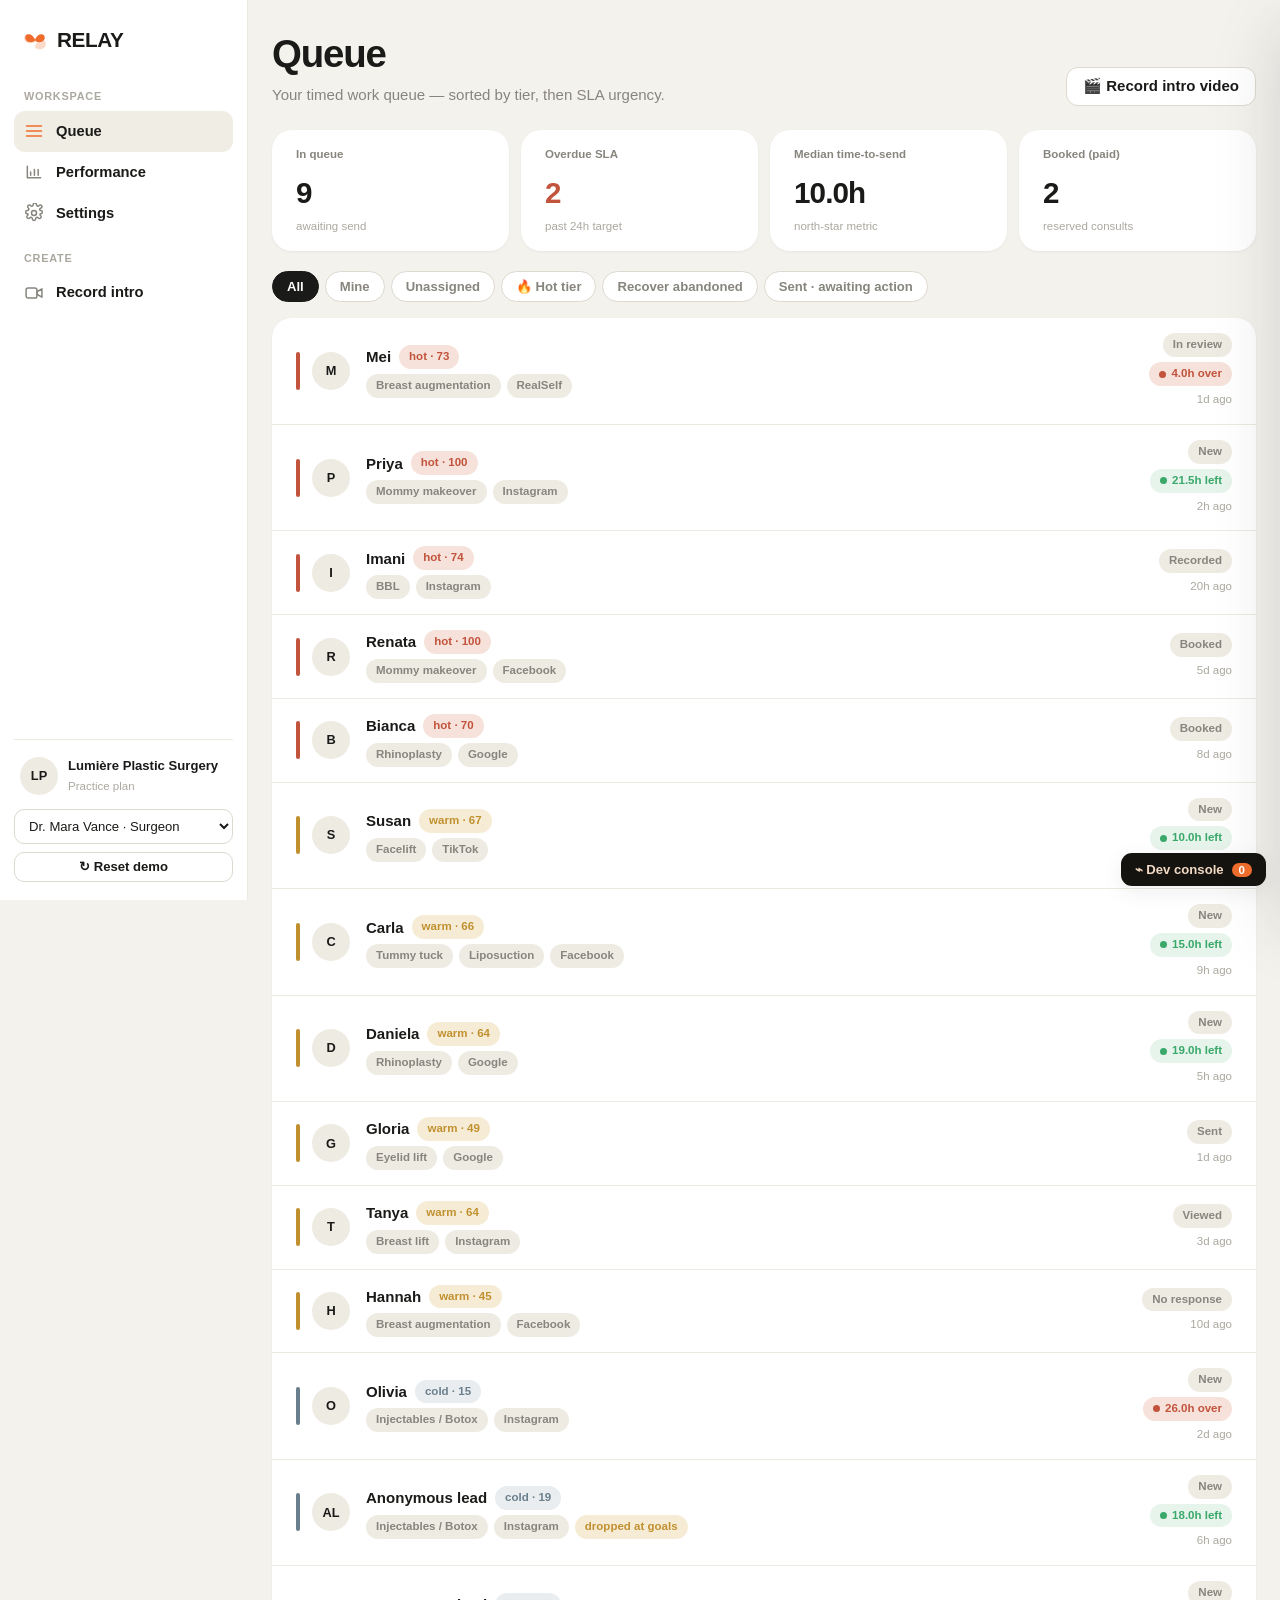
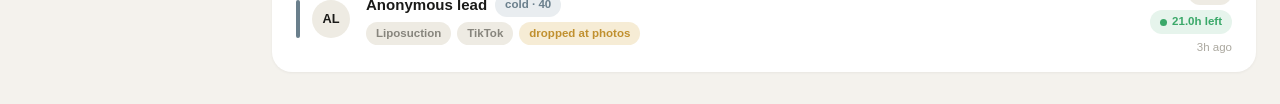
==== commit a879c038: "Rebuild design system to match the Monarch app (cream / black / orange) Replace the palette and layo" ====
--- a/index.html
+++ b/index.html
@@ -4,27 +4,27 @@
   <meta charset="utf-8">
   <meta name="viewport" content="width=device-width, initial-scale=1">
   <title>RELAY — Provider console</title>
-  <link rel="stylesheet" href="css/tokens.css?v=2">
-  <link rel="stylesheet" href="css/app.css?v=2">
+  <link rel="stylesheet" href="css/tokens.css?v=3">
+  <link rel="stylesheet" href="css/app.css?v=3">
 </head>
 <body>
   <div id="app"></div>
 
-  <script src="js/util.js?v=2"></script>
-  <script src="js/instrument.js?v=2"></script>
-  <script src="js/devconsole.js?v=2"></script>
-  <script src="js/verticals.js?v=2"></script>
-  <script src="js/qualify.js?v=2"></script>
-  <script src="js/attribution.js?v=2"></script>
-  <script src="js/store.js?v=2"></script>
-  <script src="js/seed.js?v=2"></script>
-  <script src="js/brand.js?v=2"></script>
-  <script src="js/scriptgen.js?v=2"></script>
-  <script src="js/surfaces/queue.js?v=2"></script>
-  <script src="js/surfaces/studio.js?v=2"></script>
-  <script src="js/surfaces/performance.js?v=2"></script>
-  <script src="js/surfaces/settings.js?v=2"></script>
-  <script src="js/app.js?v=2"></script>
+  <script src="js/util.js?v=3"></script>
+  <script src="js/instrument.js?v=3"></script>
+  <script src="js/devconsole.js?v=3"></script>
+  <script src="js/verticals.js?v=3"></script>
+  <script src="js/qualify.js?v=3"></script>
+  <script src="js/attribution.js?v=3"></script>
+  <script src="js/store.js?v=3"></script>
+  <script src="js/seed.js?v=3"></script>
+  <script src="js/brand.js?v=3"></script>
+  <script src="js/scriptgen.js?v=3"></script>
+  <script src="js/surfaces/queue.js?v=3"></script>
+  <script src="js/surfaces/studio.js?v=3"></script>
+  <script src="js/surfaces/performance.js?v=3"></script>
+  <script src="js/surfaces/settings.js?v=3"></script>
+  <script src="js/app.js?v=3"></script>
   <script>
     RELAY.devconsole.mount();
     RELAY.app.init(document.getElementById('app'));
--- a/css/tokens.css
+++ b/css/tokens.css
@@ -1,92 +1,98 @@
 /* ============================================================================
  * RELAY — Design Tokens (tokens.css)
- * Visual language modeled on calm, modern personal-finance apps (Monarch):
- * warm neutral canvas, deep evergreen primary, restrained warm-clay accent,
- * humanist sans throughout, generous spacing, barely-there shadows.
+ * Matched to the Monarch app (from product screenshots):
+ *   · warm off-white CANVAS, pure-white cards w/ big radius, NO borders,
+ *     separation via bg + hairline internal dividers, almost no shadow
+ *   · near-BLACK ink, warm-grey secondary text
+ *   · monarch ORANGE as the single pop accent (recap, AI, invite, active)
+ *   · GREEN only as positive/financial semantic; TEAL for links; grey pills
  *
  * Two brand layers share ONE token system (REQUIREMENTS §3.5):
- *   (A) RELAY product brand  — customer-facing (console, settings, pricing)
- *   (B) White-label brand     — lead-facing (flow, recap, portal, widgets)
- * Surfaces reference ROLE tokens; white-label overrides only --brand-* at runtime.
+ *   (A) RELAY product brand  — console, settings, pricing
+ *   (B) White-label brand     — flow, recap, portal, widgets (overrides --brand-*)
  * ========================================================================== */
 
 :root {
-  /* --- RELAY product brand: source colors -------------------------------- */
-  --relay-primary:        #1f4d3d;   /* deep evergreen — calm credibility */
-  --relay-primary-700:    #163a2d;
-  --relay-primary-300:    #6e9a8a;
-  --relay-accent:         #df8a5c;   /* warm clay — used sparingly */
-  --relay-accent-600:     #c9744a;
+  /* --- RELAY product source colors --------------------------------------- */
+  --relay-ink:            #1a1a18;   /* near-black — text + primary buttons */
+  --relay-ink-900:        #0d0d0c;
+  --relay-accent:         #ee6c2c;   /* monarch orange — the pop */
+  --relay-accent-600:     #d65a20;
+  --relay-accent-tint:    #fbe7da;
+  --relay-primary:        var(--relay-ink);  /* legacy alias */
 
-  /* --- Brand tokens (overridable per-account for white-label) ------------ */
-  --brand-primary:        var(--relay-primary);
+  /* --- Brand tokens (overridable per-account) ---------------------------- */
+  --brand-primary:        var(--relay-ink);
   --brand-primary-ink:    #ffffff;
   --brand-accent:         var(--relay-accent);
   --brand-accent-ink:     #ffffff;
 
-  /* --- Color roles: warm neutral system ---------------------------------- */
-  --color-bg:             #f6f6f3;   /* soft warm canvas */
-  --color-surface:        #ffffff;
-  --color-surface-2:      #f1f1ec;   /* subtle fills */
-  --color-surface-sunk:   #e9e8e2;
-  --color-border:         #e8e7e1;
-  --color-border-strong:  #d7d6ce;
-  --color-ink:            #1a2421;   /* deep slate-green, near-black */
-  --color-ink-2:          #59615c;
-  --color-ink-3:          #8b918c;
+  /* --- Color roles: warm off-white system -------------------------------- */
+  --color-bg:             #f4f2ed;   /* warm canvas */
+  --color-surface:        #ffffff;   /* cards */
+  --color-surface-2:      #eeebe3;   /* fills, pills, icon squares */
+  --color-surface-sunk:   #e6e2d8;
+  --color-border:         #eceae3;   /* hairline divider */
+  --color-border-strong:  #ddd9cf;
+  --color-ink:            #1a1a18;
+  --color-ink-2:          #87857d;   /* warm-grey secondary */
+  --color-ink-3:          #aba89f;   /* warm muted */
+  --color-primary:        var(--brand-primary);
+  --color-primary-ink:    var(--brand-primary-ink);
   --color-accent:         var(--brand-accent);
   --color-accent-ink:     var(--brand-accent-ink);
-  --color-primary:        var(--brand-primary);
-  --color-primary-ink:    var(--brand-primary-ink);
+  --color-accent-tint:    var(--relay-accent-tint);
+  --color-link:           #2e8daf;   /* teal links / secondary numbers */
+  --color-selected:       #f0ede5;   /* selected nav/list fill */
 
-  /* --- Semantic: SLA states (muted) -------------------------------------- */
-  --color-ok:             #2f8f66;
-  --color-ok-bg:          #e5f1ea;
-  --color-warn:           #bf8a2f;
-  --color-warn-bg:        #f6edd9;
-  --color-over:           #c5543c;
-  --color-over-bg:        #f7e3dd;
+  /* --- Semantic ---------------------------------------------------------- */
+  --color-ok:             #3aa869;   /* monarch green: positive / paid / on-time */
+  --color-ok-bg:          #e6f4ec;
+  --color-warn:           #c0902f;
+  --color-warn-bg:        #f6ecd5;
+  --color-over:           #c2533c;
+  --color-over-bg:        #f6e2da;
 
-  /* --- Semantic: qualification tiers (muted) ----------------------------- */
-  --tier-hot:             #c5543c;
-  --tier-hot-bg:          #f7e3dd;
-  --tier-warm:            #bf8a2f;
-  --tier-warm-bg:         #f6edd9;
-  --tier-cold:            #5c7c9e;
-  --tier-cold-bg:         #e7eef4;
+  /* --- Qualification tiers ----------------------------------------------- */
+  --tier-hot:             #c2533c;
+  --tier-hot-bg:          #f6e2da;
+  --tier-warm:            #c0902f;
+  --tier-warm-bg:         #f6ecd5;
+  --tier-cold:            #6a7f8c;
+  --tier-cold-bg:         #e9edf0;
 
-  /* --- Type scale (humanist sans) ---------------------------------------- */
+  /* --- Type -------------------------------------------------------------- */
   --font-ui: 'Inter', -apple-system, BlinkMacSystemFont, 'Segoe UI', Roboto, Helvetica, Arial, sans-serif;
-  --font-display: var(--font-ui);   /* Monarch is sans — no serif display */
-  --font-brand: var(--font-ui);     /* white-label may override */
+  --font-display: var(--font-ui);
+  --font-brand: var(--font-ui);
 
-  --fs-display:   2.2rem;
-  --fs-h1:        1.7rem;
-  --fs-h2:        1.3rem;
-  --fs-h3:        1.08rem;
-  --fs-body:      0.95rem;
-  --fs-sm:        0.84rem;
-  --fs-xs:        0.73rem;
-  --lh-tight:     1.2;
+  --fs-display:   2.4rem;
+  --fs-h1:        1.6rem;
+  --fs-h2:        1.22rem;
+  --fs-h3:        1.02rem;
+  --fs-body:      0.94rem;
+  --fs-sm:        0.82rem;
+  --fs-xs:        0.72rem;
+  --lh-tight:     1.16;
   --lh-body:      1.55;
 
   /* --- Spacing ----------------------------------------------------------- */
   --sp-1: 4px;  --sp-2: 8px;  --sp-3: 12px; --sp-4: 16px;
   --sp-5: 24px; --sp-6: 32px; --sp-7: 48px; --sp-8: 64px;
 
-  /* --- Radius (generously rounded) --------------------------------------- */
-  --radius-chip:   999px;
+  /* --- Radius (Monarch is generously rounded) ---------------------------- */
+  --radius-pill:   999px;
   --radius-btn:    12px;
-  --radius-card:   18px;
-  --radius-sheet:  26px;
+  --radius-card:   20px;
+  --radius-sheet:  28px;
 
-  /* --- Shadow (barely-there) --------------------------------------------- */
-  --shadow-sm:  0 1px 2px rgba(20,28,24,.05);
-  --shadow-md:  0 2px 10px rgba(20,28,24,.06), 0 1px 3px rgba(20,28,24,.04);
-  --shadow-lg:  0 16px 44px rgba(20,28,24,.13), 0 4px 12px rgba(20,28,24,.07);
-  --shadow-phone: 0 30px 70px rgba(20,28,24,.22);
+  /* --- Shadow (whisper-soft; rely on white-on-warm contrast) ------------- */
+  --shadow-sm:  0 1px 3px rgba(26,26,24,.05);
+  --shadow-md:  0 6px 22px rgba(26,26,24,.07);
+  --shadow-lg:  0 26px 64px rgba(26,26,24,.15);
+  --shadow-phone: 0 30px 80px rgba(26,26,24,.16);
 
-  /* --- Motion (restrained) ----------------------------------------------- */
+  /* --- Motion ------------------------------------------------------------ */
   --ease: cubic-bezier(.22,.61,.36,1);
   --dur-1: .12s;
   --dur-2: .22s;
--- a/css/app.css
+++ b/css/app.css
@@ -1,83 +1,67 @@
 /* ============================================================================
- * RELAY — component styles (app.css). References role tokens from tokens.css.
+ * RELAY — components (app.css). Monarch-matched system; role tokens only.
  * ========================================================================== */
 * { box-sizing: border-box; }
 html, body { margin: 0; padding: 0; }
 body {
-  font-family: var(--font-ui);
-  font-size: var(--fs-body);
-  line-height: var(--lh-body);
-  color: var(--color-ink);
-  background: var(--color-bg);
-  -webkit-font-smoothing: antialiased;
-}
-h1, h2, h3, h4 { line-height: var(--lh-tight); margin: 0 0 var(--sp-3); font-weight: 650; }
-h1 { font-size: var(--fs-h1); }
-h2 { font-size: var(--fs-h2); }
-h3 { font-size: var(--fs-h3); }
-.display { font-family: var(--font-display); font-weight: 650; letter-spacing: -.025em; }
-a { color: var(--color-primary); text-decoration: none; }
+  font-family: var(--font-ui); font-size: var(--fs-body); line-height: var(--lh-body);
+  color: var(--color-ink); background: var(--color-bg); -webkit-font-smoothing: antialiased;
+  text-rendering: optimizeLegibility;
+}
+h1, h2, h3, h4 { line-height: var(--lh-tight); margin: 0 0 var(--sp-3); font-weight: 700; letter-spacing: -.012em; }
+h1 { font-size: var(--fs-h1); } h2 { font-size: var(--fs-h2); } h3 { font-size: var(--fs-h3); }
+.display { font-family: var(--font-display); font-weight: 700; letter-spacing: -.025em; }
+a { color: var(--color-link); text-decoration: none; }
 a:hover { text-decoration: underline; }
-.muted { color: var(--color-ink-3); }
-.dim { color: var(--color-ink-2); }
-.num { font-family: var(--font-display); font-variant-numeric: tabular-nums; }
-.center { text-align: center; }
-.hidden, [hidden] { display: none !important; }
+.muted { color: var(--color-ink-3); } .dim { color: var(--color-ink-2); }
+.num { font-variant-numeric: tabular-nums; letter-spacing: -.01em; }
+.center { text-align: center; } .hidden, [hidden] { display: none !important; }
 .row { display: flex; align-items: center; gap: var(--sp-3); }
-.row--wrap { flex-wrap: wrap; }
-.spread { justify-content: space-between; }
-.grow { flex: 1; }
+.row--wrap { flex-wrap: wrap; } .spread { justify-content: space-between; } .grow { flex: 1; }
 .stack { display: flex; flex-direction: column; gap: var(--sp-3); }
 
-/* ---- buttons ----------------------------------------------------------- */
+/* ---- buttons (primary = near-black; orange reserved for pop) ----------- */
 .btn {
   display: inline-flex; align-items: center; justify-content: center; gap: var(--sp-2);
   font: inherit; font-weight: 600; cursor: pointer; border: 1px solid transparent;
   border-radius: var(--radius-btn); padding: 10px 16px; background: var(--color-surface-2);
-  color: var(--color-ink); transition: transform var(--dur-1) var(--ease), background var(--dur-1), box-shadow var(--dur-1);
-  text-decoration: none; line-height: 1.1;
-}
-.btn:hover { text-decoration: none; }
-.btn:active { transform: translateY(1px); }
-.btn--primary { background: var(--color-primary); color: var(--color-primary-ink); }
-.btn--accent { background: var(--color-accent); color: var(--color-accent-ink); box-shadow: var(--shadow-sm); }
-.btn--ghost { background: transparent; border-color: var(--color-border-strong); color: var(--color-ink-2); }
+  color: var(--color-ink); line-height: 1.1; transition: background var(--dur-1), transform var(--dur-1), border-color var(--dur-1);
+  text-decoration: none;
+}
+.btn:hover { text-decoration: none; background: var(--color-surface-sunk); }
+.btn:active { transform: translateY(.5px); }
+.btn--primary, .btn--accent { background: var(--color-ink); color: #fff; }
+.btn--primary:hover, .btn--accent:hover { background: #000; }
+.btn--ghost { background: var(--color-surface); border-color: var(--color-border-strong); color: var(--color-ink); }
 .btn--ghost:hover { background: var(--color-surface-2); }
-.btn--sm { padding: 6px 11px; font-size: var(--fs-sm); }
-.btn--lg { padding: 14px 22px; font-size: 1.05rem; border-radius: 12px; }
+.btn--sm { padding: 7px 12px; font-size: var(--fs-sm); border-radius: 10px; }
+.btn--lg { padding: 14px 22px; font-size: 1.02rem; border-radius: 14px; }
 .btn--block { width: 100%; }
-.btn[disabled] { opacity: .5; cursor: not-allowed; }
-
-/* ---- chips / pills / badges -------------------------------------------- */
+.btn[disabled] { opacity: .45; cursor: not-allowed; }
+
+/* ---- chips / pills ----------------------------------------------------- */
 .chip {
-  display: inline-flex; align-items: center; gap: 6px; padding: 7px 13px;
-  border-radius: var(--radius-chip); border: 1px solid var(--color-border-strong);
-  background: var(--color-surface); cursor: pointer; font-size: var(--fs-sm); font-weight: 550;
-  transition: all var(--dur-1) var(--ease);
-}
-.chip:hover { border-color: var(--color-primary); }
-.chip[aria-pressed="true"], .chip--on {
-  background: var(--color-primary); color: var(--color-primary-ink); border-color: var(--color-primary);
-}
+  display: inline-flex; align-items: center; gap: 6px; padding: 8px 14px; border-radius: var(--radius-pill);
+  border: 1px solid var(--color-border-strong); background: var(--color-surface); cursor: pointer;
+  font-size: var(--fs-sm); font-weight: 550; transition: all var(--dur-1) var(--ease);
+}
+.chip:hover { border-color: var(--color-ink-2); }
+.chip[aria-pressed="true"], .chip--on { background: var(--color-ink); color: #fff; border-color: var(--color-ink); }
 .pill {
-  display: inline-flex; align-items: center; gap: 5px; padding: 3px 10px; border-radius: var(--radius-chip);
-  font-size: var(--fs-xs); font-weight: 650; background: var(--color-surface-2); color: var(--color-ink-2);
-  white-space: nowrap;
-}
-.pill--hot  { background: var(--tier-hot-bg);  color: var(--tier-hot); }
+  display: inline-flex; align-items: center; gap: 5px; padding: 3px 10px; border-radius: var(--radius-pill);
+  font-size: var(--fs-xs); font-weight: 650; background: var(--color-surface-2); color: var(--color-ink-2); white-space: nowrap;
+}
+.pill--hot { background: var(--tier-hot-bg); color: var(--tier-hot); }
 .pill--warm { background: var(--tier-warm-bg); color: var(--tier-warm); }
 .pill--cold { background: var(--tier-cold-bg); color: var(--tier-cold); }
-.pill--ok   { background: var(--color-ok-bg);   color: var(--color-ok); }
+.pill--ok { background: var(--color-ok-bg); color: var(--color-ok); }
 .pill--warn { background: var(--color-warn-bg); color: var(--color-warn); }
 .pill--over { background: var(--color-over-bg); color: var(--color-over); }
-.pill--source { background: var(--color-surface-sunk); color: var(--color-ink-2); }
+.pill--source { background: var(--color-surface-2); color: var(--color-ink-2); }
 .dot { width: 7px; height: 7px; border-radius: 50%; background: currentColor; display: inline-block; }
 
-/* ---- cards ------------------------------------------------------------- */
-.card {
-  background: var(--color-surface); border: 1px solid var(--color-border);
-  border-radius: var(--radius-card); padding: var(--sp-5); box-shadow: var(--shadow-sm);
-}
+/* ---- cards (white, big radius, no border, whisper shadow) -------------- */
+.card { background: var(--color-surface); border-radius: var(--radius-card); padding: var(--sp-5); box-shadow: var(--shadow-sm); }
 .card--pad-sm { padding: var(--sp-4); }
 .card__title { font-weight: 650; margin-bottom: var(--sp-3); display: flex; align-items: center; gap: var(--sp-2); }
 
@@ -88,166 +72,146 @@
   width: 100%; font: inherit; padding: 11px 13px; border: 1px solid var(--color-border-strong);
   border-radius: var(--radius-btn); background: var(--color-surface); color: var(--color-ink);
 }
-input:focus, select:focus, textarea:focus { outline: 2px solid var(--color-primary); outline-offset: 1px; border-color: var(--color-primary); }
+input:focus, select:focus, textarea:focus { outline: 2px solid var(--color-accent); outline-offset: 1px; border-color: var(--color-accent); }
 textarea { min-height: 84px; resize: vertical; }
 .check { display: flex; gap: var(--sp-3); align-items: flex-start; cursor: pointer; font-size: var(--fs-sm); }
-.check input { margin-top: 3px; }
-.avatar {
-  width: 38px; height: 38px; border-radius: 50%; flex: none; display: grid; place-items: center;
-  background: var(--color-primary); color: var(--color-primary-ink); font-weight: 700; font-size: .8rem;
-}
+.check input { margin-top: 3px; accent-color: var(--color-ink); }
+.avatar { width: 38px; height: 38px; border-radius: 50%; flex: none; display: grid; place-items: center; background: var(--color-surface-2); color: var(--color-ink); font-weight: 700; font-size: .8rem; }
 .avatar--lg { width: 56px; height: 56px; font-size: 1.05rem; }
 
-/* ============================ CONSOLE SHELL ============================== */
-.appbar {
-  position: sticky; top: 0; z-index: 30; display: flex; align-items: center; gap: var(--sp-5);
-  padding: 0 var(--sp-5); height: 62px; background: var(--color-surface); color: var(--color-ink);
-  border-bottom: 1px solid var(--color-border);
-}
-.appbar__brand { display: flex; align-items: center; gap: 9px; font-weight: 700; font-size: 1.1rem; color: var(--color-ink); letter-spacing: -.01em; }
+/* ============================ CONSOLE SHELL (sidebar) =================== */
+.shell { display: flex; min-height: 100vh; }
+.sidebar {
+  width: 248px; flex: none; background: var(--color-surface); border-right: 1px solid var(--color-border);
+  display: flex; flex-direction: column; padding: 18px 14px; position: sticky; top: 0; height: 100vh;
+}
+.sidebar__brand { display: flex; align-items: center; gap: 9px; padding: 6px 8px 16px; font-weight: 700; font-size: 1.3rem; color: var(--color-ink); letter-spacing: -.02em; }
+.sidebar__brand:hover { text-decoration: none; }
+.sidebar__mark { width: 26px; height: 26px; color: var(--color-accent); flex: none; }
+.navsection { font-size: .68rem; text-transform: uppercase; letter-spacing: .07em; color: var(--color-ink-3); font-weight: 700; padding: 16px 10px 6px; }
+.navitem { display: flex; align-items: center; gap: 12px; padding: 9px 10px; border-radius: 11px; color: var(--color-ink); font-weight: 550; font-size: .92rem; cursor: pointer; text-decoration: none; }
+.navitem svg { width: 20px; height: 20px; color: var(--color-ink-2); flex: none; }
+.navitem:hover { background: var(--color-surface-2); text-decoration: none; }
+.navitem.is-active { background: var(--color-selected); color: var(--color-ink); font-weight: 650; }
+.navitem.is-active svg { color: var(--color-accent); }
+.sidebar__spacer { flex: 1; }
+.sidebar__foot { border-top: 1px solid var(--color-border); padding-top: 12px; display: flex; flex-direction: column; gap: 8px; }
+.sidebar__foot select { font-size: var(--fs-sm); padding: 8px 10px; border-radius: 10px; }
+.sidebar__acct { display: flex; align-items: center; gap: 10px; padding: 4px 6px; font-size: var(--fs-sm); }
+.main { flex: 1; min-width: 0; }
+.wrap { max-width: 1120px; margin: 0 auto; padding: var(--sp-6) var(--sp-5); }
+.page-head { display: flex; align-items: flex-end; justify-content: space-between; gap: var(--sp-4); margin-bottom: var(--sp-5); flex-wrap: wrap; }
+.page-head h1 { margin: 0; font-size: var(--fs-display); letter-spacing: -.03em; }
+.page-head p { margin: 6px 0 0; color: var(--color-ink-2); }
+
+/* light top bar (widgets.html / pricing.html) */
+.appbar { position: sticky; top: 0; z-index: 30; display: flex; align-items: center; gap: var(--sp-5); padding: 0 var(--sp-5); height: 62px; background: var(--color-surface); border-bottom: 1px solid var(--color-border); }
+.appbar__brand { display: flex; align-items: center; gap: 9px; font-weight: 700; font-size: 1.2rem; color: var(--color-ink); letter-spacing: -.02em; }
 .appbar__brand:hover { text-decoration: none; }
-.appbar__logo { width: 28px; height: 28px; border-radius: 9px; background: var(--relay-primary); display: grid; place-items: center; color: #fff; font-family: var(--font-display); font-weight: 700; }
-.appbar nav { display: flex; gap: 2px; }
-.appbar nav a {
-  color: var(--color-ink-2); padding: 8px 14px; border-radius: 10px; font-weight: 600; font-size: var(--fs-sm);
-}
+.appbar__logo { width: 28px; height: 28px; border-radius: 9px; background: var(--color-ink); display: grid; place-items: center; color: var(--color-accent); font-family: var(--font-display); font-weight: 800; }
+.appbar nav { display: flex; gap: 2px; margin-left: var(--sp-3); }
+.appbar nav a { color: var(--color-ink-2); padding: 8px 14px; border-radius: 10px; font-weight: 600; font-size: var(--fs-sm); }
 .appbar nav a:hover { color: var(--color-ink); background: var(--color-surface-2); text-decoration: none; }
-.appbar nav a.is-active { color: var(--relay-primary); background: var(--color-ok-bg); }
-.appbar__right { margin-left: auto; display: flex; align-items: center; gap: var(--sp-3); }
-.appbar select { background: var(--color-surface); color: var(--color-ink); border: 1px solid var(--color-border-strong); padding: 7px 10px; border-radius: 9px; }
-.appbar select option { color: var(--color-ink); }
-
-.wrap { max-width: 1180px; margin: 0 auto; padding: var(--sp-5); }
-.page-head { display: flex; align-items: flex-end; justify-content: space-between; gap: var(--sp-4); margin-bottom: var(--sp-5); flex-wrap: wrap; }
-.page-head h1 { margin: 0; }
-.page-head p { margin: 4px 0 0; color: var(--color-ink-3); }
-
-/* ---- KPI strip --------------------------------------------------------- */
-.kpis { display: grid; grid-template-columns: repeat(auto-fit, minmax(150px, 1fr)); gap: var(--sp-3); }
-.kpi { background: var(--color-surface); border: 1px solid var(--color-border); border-radius: var(--radius-card); padding: var(--sp-4); }
-.kpi__label { font-size: var(--fs-xs); text-transform: uppercase; letter-spacing: .04em; color: var(--color-ink-3); font-weight: 650; }
-.kpi__value { font-family: var(--font-display); font-size: 1.7rem; font-weight: 600; margin-top: 4px; font-variant-numeric: tabular-nums; }
-.kpi__sub { font-size: var(--fs-xs); color: var(--color-ink-3); }
-
-/* ============================ QUEUE ===================================== */
-.queue-layout { display: grid; grid-template-columns: 1fr; gap: var(--sp-4); }
+
+/* ---- KPI tiles --------------------------------------------------------- */
+.kpis { display: grid; grid-template-columns: repeat(auto-fit, minmax(155px, 1fr)); gap: var(--sp-3); }
+.kpi { background: var(--color-surface); border-radius: var(--radius-card); padding: var(--sp-4) var(--sp-5); box-shadow: var(--shadow-sm); }
+.kpi__label { font-size: var(--fs-xs); color: var(--color-ink-2); font-weight: 600; }
+.kpi__value { font-size: 1.85rem; font-weight: 700; margin-top: 6px; font-variant-numeric: tabular-nums; letter-spacing: -.03em; }
+.kpi__sub { font-size: var(--fs-xs); color: var(--color-ink-3); margin-top: 2px; }
+
+/* ============================ QUEUE (Monarch list card) ================ */
 .qfilters { display: flex; gap: 6px; flex-wrap: wrap; margin-bottom: var(--sp-4); }
-.qfilter { padding: 6px 12px; border-radius: var(--radius-chip); border: 1px solid var(--color-border-strong); background: var(--color-surface); cursor: pointer; font-size: var(--fs-sm); font-weight: 600; color: var(--color-ink-2); }
-.qfilter.is-active { background: var(--relay-primary); color: #fff; border-color: var(--relay-primary); }
-.qrow {
-  display: grid; grid-template-columns: auto 1fr auto; gap: var(--sp-4); align-items: center;
-  padding: 13px var(--sp-4); background: var(--color-surface); border: 1px solid var(--color-border);
-  border-radius: var(--radius-card); cursor: pointer; margin-bottom: 8px; transition: box-shadow var(--dur-1), border-color var(--dur-1);
-}
-.qrow:hover { box-shadow: var(--shadow-md); border-color: var(--color-border-strong); }
+.qfilter { padding: 7px 14px; border-radius: var(--radius-pill); border: 1px solid var(--color-border-strong); background: var(--color-surface); cursor: pointer; font-size: var(--fs-sm); font-weight: 600; color: var(--color-ink-2); }
+.qfilter.is-active { background: var(--color-ink); color: #fff; border-color: var(--color-ink); }
+.queue-layout { background: var(--color-surface); border-radius: var(--radius-card); box-shadow: var(--shadow-sm); overflow: hidden; }
+.qrow { display: grid; grid-template-columns: auto 1fr auto; gap: var(--sp-4); align-items: center; padding: 15px var(--sp-5); cursor: pointer; border-bottom: 1px solid var(--color-border); transition: background var(--dur-1); }
+.qrow:last-child { border-bottom: none; }
+.qrow:hover { background: var(--color-surface-2); }
 .qrow__mid { min-width: 0; }
 .qrow__name { font-weight: 650; display: flex; align-items: center; gap: 8px; }
 .qrow__meta { display: flex; gap: 6px; flex-wrap: wrap; align-items: center; margin-top: 5px; }
 .qrow__right { text-align: right; display: flex; flex-direction: column; align-items: flex-end; gap: 5px; }
 .qrow__time { font-size: var(--fs-xs); color: var(--color-ink-3); }
-.tier-rail { width: 4px; align-self: stretch; border-radius: 4px; }
-.tier-rail--hot { background: var(--tier-hot); }
-.tier-rail--warm { background: var(--tier-warm); }
-.tier-rail--cold { background: var(--tier-cold); }
-
-/* ============================ DRAWER ==================================== */
-.scrim { position: fixed; inset: 0; background: rgba(16,20,32,.45); z-index: 40; opacity: 0; pointer-events: none; transition: opacity var(--dur-2); }
+.tier-rail { width: 4px; height: 38px; border-radius: 4px; }
+.tier-rail--hot { background: var(--tier-hot); } .tier-rail--warm { background: var(--tier-warm); } .tier-rail--cold { background: var(--tier-cold); }
+.qcard-empty { padding: var(--sp-6); text-align: center; color: var(--color-ink-3); }
+
+/* ============================ DRAWER =================================== */
+.scrim { position: fixed; inset: 0; background: rgba(26,26,24,.4); z-index: 40; opacity: 0; pointer-events: none; transition: opacity var(--dur-2); }
 .scrim.is-open { opacity: 1; pointer-events: auto; }
-.drawer {
-  position: fixed; top: 0; right: 0; height: 100%; width: min(560px, 94vw); background: var(--color-bg);
-  z-index: 50; box-shadow: var(--shadow-lg); transform: translateX(100%); transition: transform var(--dur-3) var(--ease);
-  display: flex; flex-direction: column;
-}
+.drawer { position: fixed; top: 0; right: 0; height: 100%; width: min(560px, 95vw); background: var(--color-bg); z-index: 50; box-shadow: var(--shadow-lg); transform: translateX(100%); transition: transform var(--dur-3) var(--ease); display: flex; flex-direction: column; }
 .drawer.is-open { transform: none; }
 .drawer__head { padding: var(--sp-4) var(--sp-5); background: var(--color-surface); border-bottom: 1px solid var(--color-border); display: flex; align-items: center; gap: var(--sp-3); }
 .drawer__body { overflow-y: auto; padding: var(--sp-5); display: flex; flex-direction: column; gap: var(--sp-4); }
-.drawer__x { margin-left: auto; cursor: pointer; border: none; background: var(--color-surface-2); width: 34px; height: 34px; border-radius: 9px; font-size: 1.1rem; }
-.nextaction {
-  background: linear-gradient(135deg, var(--relay-primary), var(--relay-primary-700));
-  color: #fff; padding: var(--sp-4) var(--sp-5); border-radius: var(--radius-card);
-}
-.nextaction__label { font-size: var(--fs-xs); text-transform: uppercase; letter-spacing: .05em; opacity: .8; font-weight: 700; }
-.nextaction__title { font-size: 1.15rem; font-weight: 650; margin: 4px 0 12px; }
-
-/* qualification ring */
+.drawer__x { margin-left: auto; cursor: pointer; border: none; background: var(--color-surface-2); width: 34px; height: 34px; border-radius: 10px; font-size: 1.1rem; }
+.nextaction { background: var(--color-ink); color: #fff; padding: var(--sp-5); border-radius: var(--radius-card); }
+.nextaction__label { font-size: var(--fs-xs); text-transform: uppercase; letter-spacing: .06em; color: var(--color-accent); font-weight: 700; }
+.nextaction__title { font-size: 1.18rem; font-weight: 650; margin: 6px 0 14px; letter-spacing: -.01em; }
+.nextaction .btn--accent { background: var(--color-accent); color: #fff; }
+.nextaction .btn--accent:hover { background: var(--color-accent-600); }
+
 .qring { display: flex; align-items: center; gap: var(--sp-4); }
-.ring { width: 84px; height: 84px; flex: none; border-radius: 50%; display: grid; place-items: center; position: relative; }
-.ring__inner { width: 64px; height: 64px; border-radius: 50%; background: var(--color-surface); display: grid; place-items: center; flex-direction: column; }
-.ring__score { font-family: var(--font-display); font-size: 1.4rem; font-weight: 650; line-height: 1; }
+.ring { width: 84px; height: 84px; flex: none; border-radius: 50%; display: grid; place-items: center; }
+.ring__inner { width: 64px; height: 64px; border-radius: 50%; background: var(--color-surface); display: grid; place-items: center; }
+.ring__score { font-size: 1.4rem; font-weight: 700; line-height: 1; font-variant-numeric: tabular-nums; }
 .ring__cap { font-size: .6rem; text-transform: uppercase; letter-spacing: .05em; color: var(--color-ink-3); }
 .flaglist { display: flex; flex-direction: column; gap: 5px; }
 .flag { font-size: var(--fs-sm); color: var(--color-over); display: flex; gap: 6px; align-items: center; }
-
-.kv { display: grid; grid-template-columns: 120px 1fr; gap: 6px 12px; font-size: var(--fs-sm); }
-.kv dt { color: var(--color-ink-3); }
-.kv dd { margin: 0; font-weight: 550; }
-
+.kv { display: grid; grid-template-columns: 120px 1fr; gap: 7px 12px; font-size: var(--fs-sm); }
+.kv dt { color: var(--color-ink-3); } .kv dd { margin: 0; font-weight: 550; }
 .pipeline { display: flex; gap: 4px; }
-.pipeline__step { flex: 1; text-align: center; font-size: .62rem; padding: 6px 2px; border-radius: 6px; background: var(--color-surface-2); color: var(--color-ink-3); font-weight: 650; }
-.pipeline__step.is-done { background: var(--tier-cold-bg); color: var(--tier-cold); }
-.pipeline__step.is-current { background: var(--relay-primary); color: #fff; }
-
+.pipeline__step { flex: 1; text-align: center; font-size: .62rem; padding: 7px 2px; border-radius: 7px; background: var(--color-surface-2); color: var(--color-ink-3); font-weight: 650; }
+.pipeline__step.is-done { background: var(--color-ok-bg); color: var(--color-ok); }
+.pipeline__step.is-current { background: var(--color-ink); color: #fff; }
 .script { white-space: pre-wrap; font-size: var(--fs-sm); background: var(--color-surface-2); padding: var(--sp-4); border-radius: 12px; max-height: 220px; overflow-y: auto; }
 .photo-thumbs { display: flex; gap: 8px; flex-wrap: wrap; }
-.photo-thumb { width: 74px; height: 74px; border-radius: 10px; background: var(--color-surface-sunk) center/cover; display: grid; place-items: center; font-size: 1.6rem; color: var(--color-ink-3); border: 1px solid var(--color-border); }
-
-/* ============================ PHONE FRAME (patient flow) ================ */
-.on-brand { background: linear-gradient(160deg, var(--brand-primary), color-mix(in srgb, var(--brand-primary) 70%, #000)); }
+.photo-thumb { width: 74px; height: 74px; border-radius: 12px; background: var(--color-surface-2) center/cover; display: grid; place-items: center; font-size: 1.5rem; color: var(--color-ink-3); }
+
+/* ============================ PHONE / PATIENT FLOW ===================== */
+.on-brand { background: var(--color-bg); }
 .phone-stage { min-height: 100vh; display: grid; place-items: center; padding: var(--sp-4); }
-.phone {
-  width: 100%; max-width: 412px; background: var(--color-surface); border-radius: var(--radius-sheet);
-  box-shadow: var(--shadow-phone); overflow: hidden; display: flex; flex-direction: column;
-  min-height: min(860px, 96vh); position: relative;
-}
+.phone { width: 100%; max-width: 412px; background: var(--color-surface); border-radius: var(--radius-sheet); box-shadow: var(--shadow-phone); overflow: hidden; display: flex; flex-direction: column; min-height: min(860px, 96vh); position: relative; }
 .phone__top { padding: 14px var(--sp-5) 0; }
-.phone__progress { height: 4px; background: var(--color-surface-sunk); border-radius: 3px; overflow: hidden; }
+.phone__progress { height: 5px; background: var(--color-surface-2); border-radius: 4px; overflow: hidden; }
 .phone__progress > i { display: block; height: 100%; background: var(--brand-accent); width: 0; transition: width var(--dur-3) var(--ease); }
 .phone__body { flex: 1; overflow-y: auto; padding: var(--sp-5); }
 .phone__foot { padding: var(--sp-4) var(--sp-5); border-top: 1px solid var(--color-border); }
-.brandbar { display: flex; align-items: center; gap: 9px; padding: 12px var(--sp-5); border-bottom: 1px solid var(--color-border); }
+.brandbar { display: flex; align-items: center; gap: 9px; padding: 13px var(--sp-5); border-bottom: 1px solid var(--color-border); }
 .brandmark { display: inline-flex; align-items: center; gap: 8px; font-weight: 700; color: var(--brand-primary); }
-.brandmark__img { height: 26px; }
-.brandmark__word { font-family: var(--font-display); font-size: 1.1rem; }
-
+.brandmark__img { height: 26px; } .brandmark__word { font-size: 1.12rem; letter-spacing: -.01em; }
 .provider-hero { text-align: center; }
 .provider-hero .avatar--lg { margin: 0 auto var(--sp-3); background: var(--brand-primary); color: var(--brand-primary-ink); }
+.provider-hero h1 { font-size: 1.7rem; letter-spacing: -.03em; }
 .stars { color: var(--brand-accent); font-weight: 700; }
-.howto { display: flex; flex-direction: column; gap: 10px; margin: var(--sp-4) 0; }
+.howto { display: flex; flex-direction: column; gap: 12px; margin: var(--sp-5) 0; }
 .howto__step { display: flex; gap: 12px; align-items: flex-start; text-align: left; }
-.howto__n { width: 26px; height: 26px; border-radius: 50%; background: var(--brand-primary); color: var(--brand-primary-ink); flex: none; display: grid; place-items: center; font-weight: 700; font-size: .8rem; }
+.howto__n { width: 28px; height: 28px; border-radius: 50%; background: var(--brand-primary); color: var(--brand-primary-ink); flex: none; display: grid; place-items: center; font-weight: 700; font-size: .82rem; }
 .trustpills { display: flex; gap: 6px; justify-content: center; flex-wrap: wrap; margin-top: var(--sp-3); }
 .chipwrap { display: flex; flex-wrap: wrap; gap: 8px; }
-.optrow {
-  display: flex; align-items: center; gap: 12px; padding: 14px 16px; border: 1.5px solid var(--color-border-strong);
-  border-radius: 12px; cursor: pointer; margin-bottom: 10px; font-weight: 550; transition: all var(--dur-1);
-}
-.optrow:hover { border-color: var(--brand-primary); }
-.optrow.is-on { border-color: var(--brand-primary); background: color-mix(in srgb, var(--brand-primary) 8%, #fff); }
+.optrow { display: flex; align-items: center; gap: 12px; padding: 15px 16px; border: 1.5px solid var(--color-border-strong); border-radius: 14px; cursor: pointer; margin-bottom: 10px; font-weight: 550; transition: all var(--dur-1); background: var(--color-surface); }
+.optrow:hover { border-color: var(--color-ink); }
+.optrow.is-on { border-color: var(--brand-accent); background: var(--color-accent-tint); }
 .optrow__radio { width: 20px; height: 20px; border-radius: 50%; border: 2px solid var(--color-border-strong); flex: none; }
-.optrow.is-on .optrow__radio { border-color: var(--brand-primary); background: var(--brand-primary); box-shadow: inset 0 0 0 3px var(--color-surface); }
-
-/* reward + recap */
-.reward-video {
-  border-radius: 14px; overflow: hidden; background: #0c1116; aspect-ratio: 9/16; max-height: 360px;
-  margin: 0 auto var(--sp-4); position: relative; display: grid; place-items: center; color: #fff;
-}
+.optrow.is-on .optrow__radio { border-color: var(--brand-accent); background: var(--brand-accent); box-shadow: inset 0 0 0 3px var(--color-surface); }
+.reward-video { border-radius: 16px; overflow: hidden; background: #14130f; aspect-ratio: 9/16; max-height: 360px; margin: 0 auto var(--sp-4); position: relative; display: grid; place-items: center; color: #fff; }
 .reward-video video, .reward-video img { width: 100%; height: 100%; object-fit: cover; }
-.reward-video__play { position: absolute; inset: 0; display: grid; place-items: center; cursor: pointer; background: rgba(0,0,0,.25); }
-.reward-video__play span { width: 64px; height: 64px; border-radius: 50%; background: rgba(255,255,255,.92); display: grid; place-items: center; color: var(--brand-primary); font-size: 1.5rem; padding-left: 4px; }
-.recap { border: 1.5px solid var(--brand-primary); border-radius: 14px; padding: var(--sp-4); background: color-mix(in srgb, var(--brand-primary) 5%, #fff); }
-.recap h4 { color: var(--brand-primary); margin: 0 0 8px; }
-.recap__row { display: flex; justify-content: space-between; padding: 6px 0; border-bottom: 1px dashed var(--color-border); font-size: var(--fs-sm); }
+.reward-video__play { position: absolute; inset: 0; display: grid; place-items: center; cursor: pointer; background: rgba(0,0,0,.22); }
+.reward-video__play span { width: 64px; height: 64px; border-radius: 50%; background: rgba(255,255,255,.95); display: grid; place-items: center; color: var(--brand-primary); font-size: 1.5rem; padding-left: 4px; }
+.recap { border-radius: 16px; padding: var(--sp-4); background: var(--color-surface-2); }
+.recap h4 { color: var(--color-ink); margin: 0 0 8px; }
+.recap__row { display: flex; justify-content: space-between; padding: 7px 0; border-bottom: 1px solid var(--color-border); font-size: var(--fs-sm); }
 .recap__row:last-child { border: none; }
 
-/* ============================ STUDIO ==================================== */
-.studio { display: grid; grid-template-columns: 220px 1fr 300px; height: calc(100vh - 60px); }
+/* ============================ STUDIO ================================== */
+.studio { display: grid; grid-template-columns: 220px 1fr 300px; height: calc(100vh - 0px); }
 .studio__deck { border-right: 1px solid var(--color-border); background: var(--color-surface); overflow-y: auto; padding: var(--sp-3); }
-.studio__stage { background: #11151c; display: flex; flex-direction: column; align-items: center; justify-content: center; padding: var(--sp-4); position: relative; }
+.studio__stage { background: #14130f; display: flex; flex-direction: column; align-items: center; justify-content: center; padding: var(--sp-4); position: relative; }
 .studio__panel { border-left: 1px solid var(--color-border); background: var(--color-surface); overflow-y: auto; padding: var(--sp-4); }
-.slide-thumb { border: 2px solid transparent; border-radius: 10px; padding: 9px 11px; background: var(--color-surface-2); margin-bottom: 8px; cursor: pointer; font-size: var(--fs-sm); }
-.slide-thumb.is-active { border-color: var(--relay-accent); background: #fff; box-shadow: var(--shadow-sm); }
+.slide-thumb { border: 2px solid transparent; border-radius: 12px; padding: 9px 11px; background: var(--color-surface-2); margin-bottom: 8px; cursor: pointer; font-size: var(--fs-sm); }
+.slide-thumb.is-active { border-color: var(--color-accent); background: var(--color-surface); box-shadow: var(--shadow-sm); }
 .slide-thumb__n { font-size: var(--fs-xs); color: var(--color-ink-3); font-weight: 700; }
-.studio-canvas-wrap { width: 100%; max-width: 760px; aspect-ratio: 16/9; background: #000; border-radius: 12px; overflow: hidden; box-shadow: var(--shadow-lg); position: relative; }
+.studio-canvas-wrap { width: 100%; max-width: 760px; aspect-ratio: 16/9; background: #000; border-radius: 14px; overflow: hidden; box-shadow: var(--shadow-lg); position: relative; }
 .studio-canvas-wrap.portrait { aspect-ratio: 9/16; max-width: 360px; }
 .studio-canvas-wrap canvas, .studio-canvas-wrap video { width: 100%; height: 100%; display: block; object-fit: cover; }
 .studio__controls { display: flex; gap: var(--sp-3); margin-top: var(--sp-4); align-items: center; }
@@ -255,105 +219,67 @@
 @keyframes pulse { 0%,100% { opacity: 1; } 50% { opacity: .3; } }
 .teleprompter { position: absolute; left: 0; right: 0; bottom: 0; background: linear-gradient(transparent, rgba(0,0,0,.85)); color: #fff; padding: var(--sp-5) var(--sp-4) var(--sp-4); font-size: 1.05rem; max-height: 45%; overflow-y: auto; }
 
-/* ============================ PORTAL ==================================== */
-.portal { max-width: 520px; margin: 0 auto; padding: var(--sp-5) var(--sp-4) 120px; }
-.portal__video { border-radius: 16px; overflow: hidden; background: #0c1116; aspect-ratio: 16/9; margin-bottom: var(--sp-4); position: relative; display: grid; place-items: center; }
+/* ============================ PORTAL ================================== */
+.portal { max-width: 540px; margin: 0 auto; padding: var(--sp-5) var(--sp-4) 120px; }
+.portal__video { border-radius: 18px; overflow: hidden; background: #14130f; aspect-ratio: 16/9; margin-bottom: var(--sp-4); position: relative; display: grid; place-items: center; }
 .portal__video video { width: 100%; height: 100%; object-fit: contain; background: #000; }
-.portal__cta { position: fixed; left: 0; right: 0; bottom: 0; background: var(--color-surface); border-top: 1px solid var(--color-border); padding: var(--sp-4); box-shadow: 0 -8px 30px rgba(0,0,0,.08); }
-.portal__cta .wrap-narrow { max-width: 520px; margin: 0 auto; }
-.linklist a { display: flex; align-items: center; gap: 12px; padding: 13px 15px; border: 1px solid var(--color-border); border-radius: 12px; margin-bottom: 8px; color: var(--color-ink); font-weight: 600; }
-.linklist a:hover { border-color: var(--brand-primary); text-decoration: none; }
+.portal__cta { position: fixed; left: 0; right: 0; bottom: 0; background: var(--color-surface); border-top: 1px solid var(--color-border); padding: var(--sp-4); }
+.portal__cta .wrap-narrow { max-width: 540px; margin: 0 auto; }
+.linklist a { display: flex; align-items: center; gap: 12px; padding: 14px 16px; background: var(--color-surface); border-radius: 14px; margin-bottom: 8px; color: var(--color-ink); font-weight: 600; box-shadow: var(--shadow-sm); }
+.linklist a:hover { text-decoration: none; transform: translateY(-1px); }
 .msg-thread { display: flex; flex-direction: column; gap: 8px; }
-.msg { max-width: 80%; padding: 9px 13px; border-radius: 14px; font-size: var(--fs-sm); }
+.msg { max-width: 80%; padding: 9px 13px; border-radius: 15px; font-size: var(--fs-sm); }
 .msg--provider { background: var(--color-surface-2); align-self: flex-start; border-bottom-left-radius: 4px; }
 .msg--patient { background: var(--brand-primary); color: var(--brand-primary-ink); align-self: flex-end; border-bottom-right-radius: 4px; }
 
-/* ============================ PERFORMANCE =============================== */
-.funnel { display: flex; flex-direction: column; gap: 8px; }
+/* ============================ PERFORMANCE ============================= */
+.funnel { display: flex; flex-direction: column; gap: 9px; }
 .funnel__step { display: grid; grid-template-columns: 110px 1fr auto; gap: var(--sp-3); align-items: center; }
-.funnel__bar { height: 30px; background: var(--color-surface-sunk); border-radius: 8px; overflow: hidden; }
-.funnel__fill { height: 100%; background: linear-gradient(90deg, var(--relay-primary), var(--relay-primary-300)); border-radius: 8px; display: flex; align-items: center; padding-left: 10px; color: #fff; font-weight: 650; font-size: var(--fs-sm); min-width: 30px; }
-.funnel__drop { font-size: var(--fs-xs); color: var(--color-over); }
+.funnel__bar { height: 32px; background: var(--color-surface-2); border-radius: 9px; overflow: hidden; }
+.funnel__fill { height: 100%; background: var(--color-accent); border-radius: 9px; display: flex; align-items: center; padding-left: 11px; color: #fff; font-weight: 650; font-size: var(--fs-sm); min-width: 28px; }
+.funnel__drop { font-size: var(--fs-xs); color: var(--color-ink-3); }
 table.data { width: 100%; border-collapse: collapse; font-size: var(--fs-sm); }
-table.data th, table.data td { text-align: right; padding: 9px 12px; border-bottom: 1px solid var(--color-border); }
+table.data th, table.data td { text-align: right; padding: 10px 12px; border-bottom: 1px solid var(--color-border); }
 table.data th:first-child, table.data td:first-child { text-align: left; }
 table.data th { font-size: var(--fs-xs); text-transform: uppercase; letter-spacing: .03em; color: var(--color-ink-3); }
 table.data tbody tr:hover { background: var(--color-surface-2); }
-.roas-good { color: var(--color-ok); font-weight: 700; }
-.roas-bad { color: var(--color-over); font-weight: 700; }
-
-/* ============================ SETTINGS ================================= */
+.roas-good { color: var(--color-ok); font-weight: 700; } .roas-bad { color: var(--color-over); font-weight: 700; }
+
+/* ============================ SETTINGS =============================== */
 .settings { display: grid; grid-template-columns: 220px 1fr; gap: var(--sp-5); align-items: start; }
-.settings__nav { position: sticky; top: 76px; display: flex; flex-direction: column; gap: 2px; }
-.settings__nav button { text-align: left; padding: 9px 13px; border: none; background: transparent; border-radius: 9px; cursor: pointer; font: inherit; font-weight: 600; color: var(--color-ink-2); }
+.settings__nav { position: sticky; top: 20px; display: flex; flex-direction: column; gap: 2px; }
+.settings__nav button { text-align: left; padding: 10px 13px; border: none; background: transparent; border-radius: 11px; cursor: pointer; font: inherit; font-weight: 600; color: var(--color-ink-2); }
 .settings__nav button.is-active { background: var(--color-surface); color: var(--color-ink); box-shadow: var(--shadow-sm); }
 .checklist { display: flex; flex-direction: column; gap: 8px; }
-.checklist__item { display: flex; gap: 12px; align-items: center; padding: 12px 14px; border: 1px solid var(--color-border); border-radius: 12px; }
-.checklist__item.is-done { background: var(--color-ok-bg); border-color: transparent; }
-.checklist__check { width: 24px; height: 24px; border-radius: 50%; border: 2px solid var(--color-border-strong); display: grid; place-items: center; flex: none; }
+.checklist__item { display: flex; gap: 12px; align-items: center; padding: 13px 15px; border-radius: 14px; background: var(--color-surface-2); }
+.checklist__item.is-done { background: var(--color-ok-bg); }
+.checklist__check { width: 24px; height: 24px; border-radius: 50%; border: 2px solid var(--color-border-strong); display: grid; place-items: center; flex: none; background: var(--color-surface); }
 .checklist__item.is-done .checklist__check { background: var(--color-ok); border-color: var(--color-ok); color: #fff; }
-
-/* ============================ DEV CONSOLE ============================== */
-.devconsole { position: fixed; right: 14px; bottom: 14px; z-index: 80; font-family: var(--font-ui); }
-.devconsole__tab { background: #11151c; color: #d6f5e4; border: none; border-radius: 10px; padding: 8px 13px; font-size: var(--fs-sm); font-weight: 650; cursor: pointer; box-shadow: var(--shadow-md); display: flex; align-items: center; gap: 8px; }
-.devconsole__badge { background: var(--relay-accent); color: #fff; border-radius: 999px; padding: 1px 7px; font-size: var(--fs-xs); }
-.devconsole__body { position: absolute; right: 0; bottom: 46px; width: min(440px, 92vw); height: 340px; background: #0d1117; border-radius: 12px; box-shadow: var(--shadow-lg); display: flex; flex-direction: column; overflow: hidden; }
-.devconsole__head { padding: 10px 13px; color: #e6edf3; border-bottom: 1px solid #222b36; display: flex; align-items: center; gap: 8px; }
-.devconsole__hint { font-size: var(--fs-xs); color: #8b98a8; flex: 1; }
-.devconsole__clear { background: #222b36; color: #c9d4e0; border: none; border-radius: 6px; padding: 3px 9px; cursor: pointer; font-size: var(--fs-xs); }
-.devconsole__log { flex: 1; overflow-y: auto; padding: 8px 10px; font-family: ui-monospace, 'SF Mono', Menlo, monospace; font-size: 11.5px; color: #c9d4e0; }
-.devconsole__row { display: flex; gap: 7px; padding: 3px 0; align-items: baseline; flex-wrap: wrap; }
-.devconsole__t { color: #6b7888; }
-.devconsole__k { width: 12px; }
-.devconsole__row--send .devconsole__k { color: #79c0ff; }
-.devconsole__row--pixel .devconsole__k { color: #d2a8ff; }
-.devconsole__row--event .devconsole__k { color: #7ee787; }
-.devconsole__row--deposit .devconsole__k { color: #ffa657; }
-.devconsole__l { color: #e6edf3; }
-.devconsole__row code { color: #8b98a8; flex-basis: 100%; padding-left: 19px; word-break: break-all; }
-
-/* ---- toast ------------------------------------------------------------- */
-.toast-host { position: fixed; left: 50%; bottom: 24px; transform: translateX(-50%); z-index: 90; display: flex; flex-direction: column; gap: 8px; align-items: center; }
-.toast { background: #11151c; color: #fff; padding: 11px 18px; border-radius: 10px; box-shadow: var(--shadow-lg); font-size: var(--fs-sm); font-weight: 550; animation: toastin var(--dur-2) var(--ease); }
-@keyframes toastin { from { opacity: 0; transform: translateY(8px); } }
-
-/* ---- preview phone wrapper (settings/widgets) -------------------------- */
-.mini-phone { width: 260px; border-radius: 18px; box-shadow: var(--shadow-md); overflow: hidden; border: 1px solid var(--color-border); }
-
-/* ============================ GUIDED PHOTOS ============================= */
-.pg-progress-bar { font-size: var(--fs-sm); color: var(--color-ink-3); margin: 4px 0 14px; font-weight: 600; }
+.mini-phone { width: 260px; border-radius: 20px; box-shadow: var(--shadow-md); overflow: hidden; }
+
+/* ============================ GUIDED PHOTOS ========================== */
+.pg-progress-bar { font-size: var(--fs-sm); color: var(--color-ink-2); margin: 4px 0 14px; font-weight: 600; }
 .pg-list { display: flex; flex-direction: column; gap: 10px; }
-.pg-item {
-  display: flex; align-items: center; gap: 12px; width: 100%; text-align: left; cursor: pointer;
-  background: var(--color-surface); border: 1.5px solid var(--color-border-strong); border-radius: 14px;
-  padding: 10px 12px; font: inherit; color: var(--color-ink); transition: border-color var(--dur-1), background var(--dur-1);
-}
-.pg-item:hover { border-color: var(--brand-primary); }
-.pg-item.is-done { border-color: var(--brand-primary); background: color-mix(in srgb, var(--brand-primary) 7%, #fff); }
-.pg-item__frame {
-  width: 52px; height: 70px; flex: none; border-radius: 10px; overflow: hidden;
-  background: var(--color-surface-2); color: var(--brand-primary); display: grid; place-items: center;
-}
-.pg-item__frame.has-shot { background: #11151c; }
+.pg-item { display: flex; align-items: center; gap: 12px; width: 100%; text-align: left; cursor: pointer; background: var(--color-surface); border: 1.5px solid var(--color-border-strong); border-radius: 14px; padding: 10px 12px; font: inherit; color: var(--color-ink); transition: border-color var(--dur-1), background var(--dur-1); }
+.pg-item:hover { border-color: var(--color-ink); }
+.pg-item.is-done { border-color: var(--brand-accent); background: var(--color-accent-tint); }
+.pg-item__frame { width: 52px; height: 70px; flex: none; border-radius: 11px; overflow: hidden; background: var(--color-surface-2); color: var(--brand-accent); display: grid; place-items: center; }
+.pg-item__frame.has-shot { background: #14130f; }
 .pg-item__frame img { width: 100%; height: 100%; object-fit: cover; }
 .pg-item__frame .pg-svg { width: 100%; height: 100%; }
 .pg-item__txt { display: flex; flex-direction: column; gap: 2px; min-width: 0; }
 .pg-item__txt strong { font-size: .92rem; }
 .pg-item__txt .dim { font-size: .76rem; line-height: 1.35; display: -webkit-box; -webkit-line-clamp: 2; -webkit-box-orient: vertical; overflow: hidden; }
-.pg-item__status {
-  margin-left: auto; width: 26px; height: 26px; border-radius: 50%; flex: none; display: grid; place-items: center;
-  background: var(--color-surface-2); color: var(--color-ink-3); font-weight: 700;
-}
-.pg-item.is-done .pg-item__status { background: var(--brand-primary); color: var(--brand-primary-ink); }
+.pg-item__status { margin-left: auto; width: 26px; height: 26px; border-radius: 50%; flex: none; display: grid; place-items: center; background: var(--color-surface-2); color: var(--color-ink-3); font-weight: 700; }
+.pg-item.is-done .pg-item__status { background: var(--brand-accent); color: var(--brand-accent-ink); }
 .pg-svg { display: block; }
-
 .pg-cap { display: flex; flex-direction: column; }
 .pg-cap__head { display: flex; align-items: center; justify-content: space-between; margin-bottom: 10px; }
-.pg-cap__back { background: none; border: none; color: var(--brand-primary); font: inherit; font-weight: 600; cursor: pointer; padding: 4px 0; }
+.pg-cap__back { background: none; border: none; color: var(--color-link); font: inherit; font-weight: 600; cursor: pointer; padding: 4px 0; }
 .pg-cap__count { font-size: var(--fs-sm); color: var(--color-ink-3); }
-.pg-stage { position: relative; width: 100%; aspect-ratio: 3/4; background: #11151c; border-radius: 18px; overflow: hidden; display: grid; place-items: center; }
+.pg-stage { position: relative; width: 100%; aspect-ratio: 3/4; background: #14130f; border-radius: 18px; overflow: hidden; display: grid; place-items: center; }
 .pg-stage__video, .pg-stage__shot { position: absolute; inset: 0; width: 100%; height: 100%; object-fit: cover; }
-.pg-stage__video { transform: scaleX(-1); }   /* mirror the selfie preview */
+.pg-stage__video { transform: scaleX(-1); }
 .pg-stage__nocam { color: #cbd3e0; font-size: .85rem; text-align: center; padding: 20px; }
 .pg-overlay { position: absolute; inset: 0; display: grid; place-items: center; color: #fff; pointer-events: none; filter: drop-shadow(0 1px 3px rgba(0,0,0,.55)); }
 .pg-overlay .pg-svg { height: 88%; width: auto; opacity: .94; }
@@ -363,12 +289,42 @@
 .pg-shutter { gap: 10px; }
 .pg-shutter span { width: 18px; height: 18px; border-radius: 50%; background: currentColor; box-shadow: 0 0 0 3px rgba(255,255,255,.45) inset; }
 
+/* ============================ DEV CONSOLE (dark terminal) ============= */
+.devconsole { position: fixed; right: 14px; bottom: 14px; z-index: 80; font-family: var(--font-ui); }
+.devconsole__tab { background: #14130f; color: #f2d9c4; border: none; border-radius: 11px; padding: 9px 14px; font-size: var(--fs-sm); font-weight: 650; cursor: pointer; box-shadow: var(--shadow-md); display: flex; align-items: center; gap: 8px; }
+.devconsole__badge { background: var(--color-accent); color: #fff; border-radius: 999px; padding: 1px 7px; font-size: var(--fs-xs); }
+.devconsole__body { position: absolute; right: 0; bottom: 48px; width: min(440px, 92vw); height: 340px; background: #14130f; border-radius: 14px; box-shadow: var(--shadow-lg); display: flex; flex-direction: column; overflow: hidden; }
+.devconsole__head { padding: 10px 13px; color: #f4efe9; border-bottom: 1px solid #2c2a25; display: flex; align-items: center; gap: 8px; }
+.devconsole__hint { font-size: var(--fs-xs); color: #a39d92; flex: 1; }
+.devconsole__clear { background: #2c2a25; color: #d8d2c8; border: none; border-radius: 6px; padding: 3px 9px; cursor: pointer; font-size: var(--fs-xs); }
+.devconsole__log { flex: 1; overflow-y: auto; padding: 8px 10px; font-family: ui-monospace, 'SF Mono', Menlo, monospace; font-size: 11.5px; color: #d8d2c8; }
+.devconsole__row { display: flex; gap: 7px; padding: 3px 0; align-items: baseline; flex-wrap: wrap; }
+.devconsole__t { color: #7d776c; } .devconsole__k { width: 12px; }
+.devconsole__row--send .devconsole__k { color: #6db3c7; }
+.devconsole__row--pixel .devconsole__k { color: #e0964a; }
+.devconsole__row--event .devconsole__k { color: #7bbf8a; }
+.devconsole__row--deposit .devconsole__k { color: #e0c14a; }
+.devconsole__l { color: #f4efe9; }
+.devconsole__row code { color: #a39d92; flex-basis: 100%; padding-left: 19px; word-break: break-all; }
+
+/* ---- toast ------------------------------------------------------------- */
+.toast-host { position: fixed; left: 50%; bottom: 24px; transform: translateX(-50%); z-index: 90; display: flex; flex-direction: column; gap: 8px; align-items: center; }
+.toast { background: var(--color-ink); color: #fff; padding: 11px 18px; border-radius: 12px; box-shadow: var(--shadow-lg); font-size: var(--fs-sm); font-weight: 550; animation: toastin var(--dur-2) var(--ease); }
+@keyframes toastin { from { opacity: 0; transform: translateY(8px); } }
+
 /* ---- responsive -------------------------------------------------------- */
-@media (max-width: 880px) {
+@media (max-width: 900px) {
+  .shell { flex-direction: column; }
+  .sidebar { width: auto; height: auto; position: sticky; top: 0; flex-direction: row; align-items: center; border-right: none; border-bottom: 1px solid var(--color-border); padding: 8px 12px; overflow-x: auto; z-index: 30; }
+  .sidebar__brand { padding: 6px 8px; font-size: 1.1rem; }
+  .navsection, .sidebar__spacer { display: none; }
+  .navitem { white-space: nowrap; padding: 8px 11px; }
+  .navitem span.navitem__label { display: none; }
+  .sidebar__foot { flex-direction: row; border-top: none; padding-top: 0; margin-left: auto; align-items: center; }
+  .sidebar__acct { display: none; }
   .studio { grid-template-columns: 1fr; height: auto; }
   .studio__deck, .studio__panel { border: none; border-top: 1px solid var(--color-border); }
   .settings { grid-template-columns: 1fr; }
   .settings__nav { position: static; flex-direction: row; overflow-x: auto; }
-  .appbar { gap: var(--sp-3); padding: 0 var(--sp-3); }
-  .appbar nav a { padding: 8px 9px; }
-}
+  .wrap { padding: var(--sp-4); }
+}
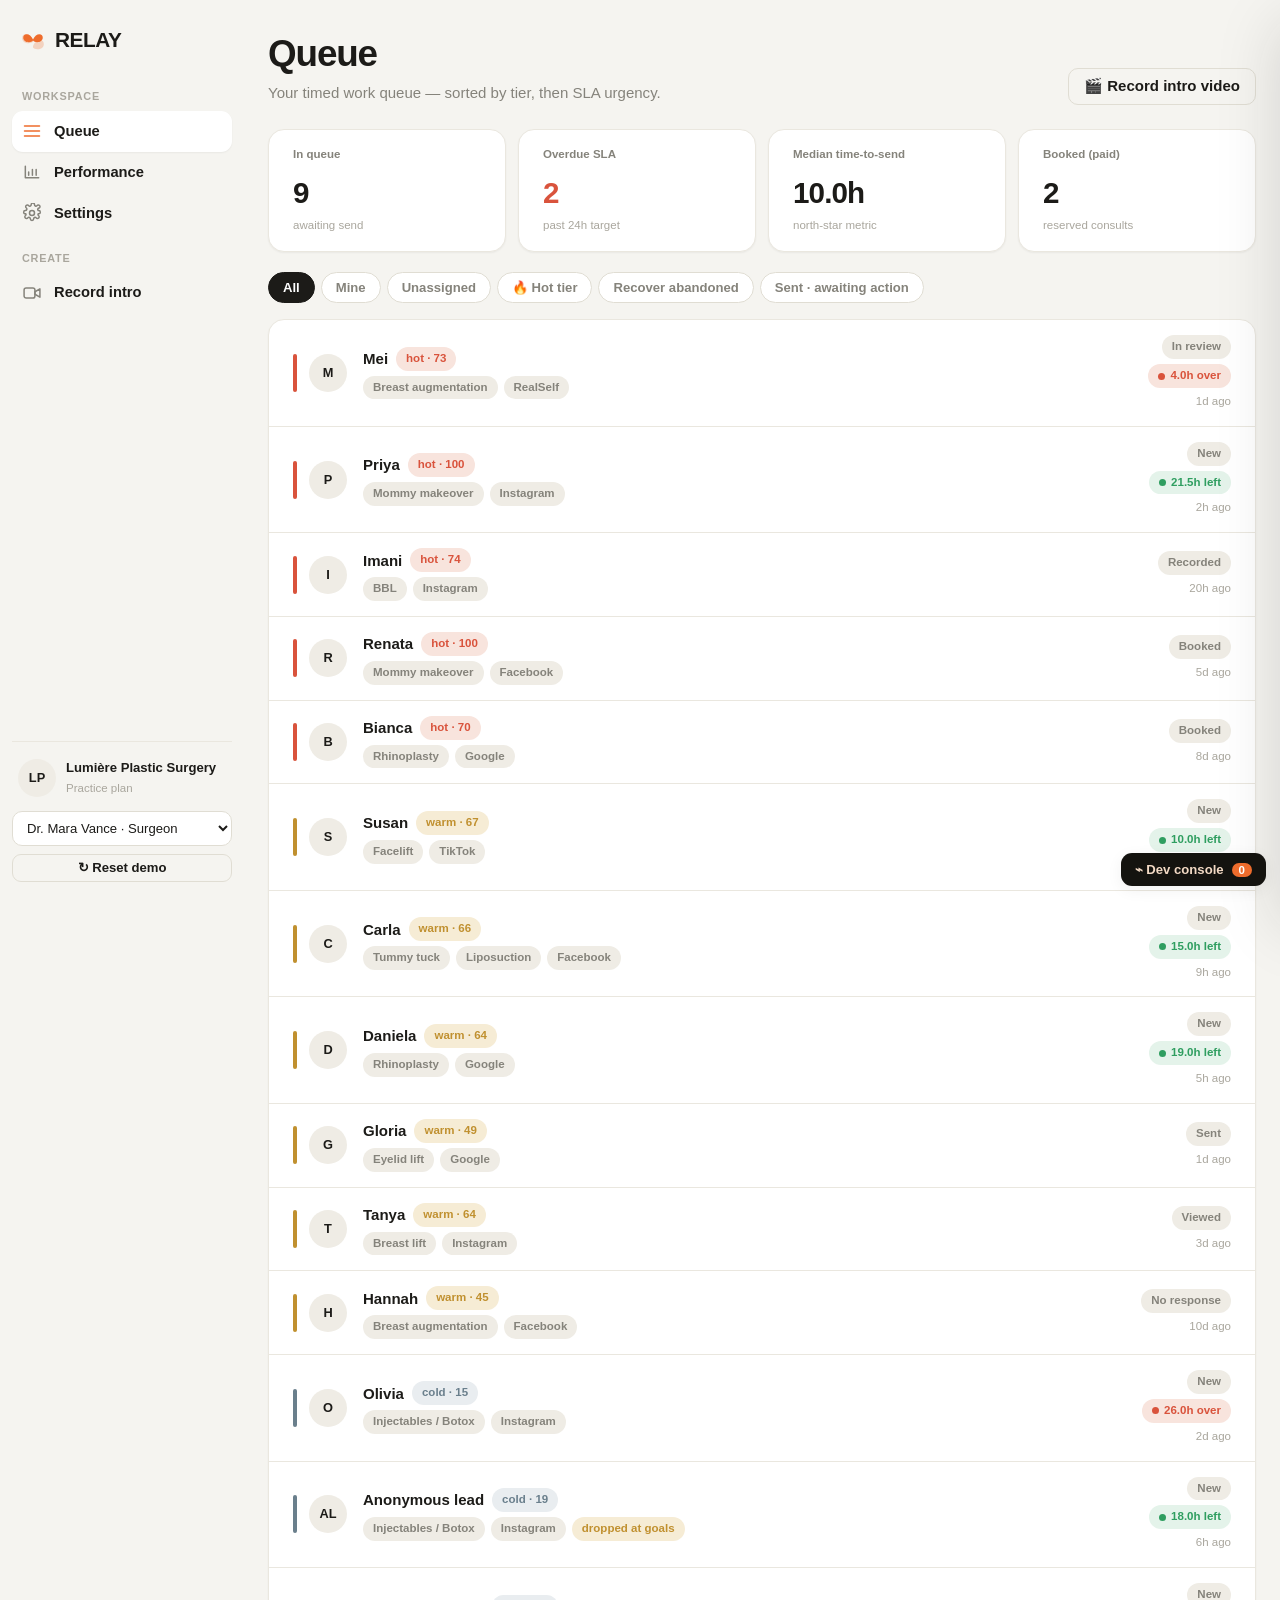
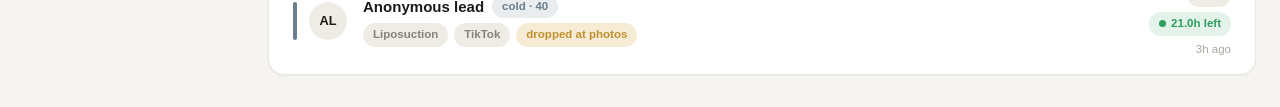
==== commit d475e974: "Turn the styling into a reusable Monarch-matched design system + styleguide Refine tokens to the rea" ====
--- a/index.html
+++ b/index.html
@@ -4,27 +4,27 @@
   <meta charset="utf-8">
   <meta name="viewport" content="width=device-width, initial-scale=1">
   <title>RELAY — Provider console</title>
-  <link rel="stylesheet" href="css/tokens.css?v=3">
-  <link rel="stylesheet" href="css/app.css?v=3">
+  <link rel="stylesheet" href="css/tokens.css?v=4">
+  <link rel="stylesheet" href="css/app.css?v=4">
 </head>
 <body>
   <div id="app"></div>
 
-  <script src="js/util.js?v=3"></script>
-  <script src="js/instrument.js?v=3"></script>
-  <script src="js/devconsole.js?v=3"></script>
-  <script src="js/verticals.js?v=3"></script>
-  <script src="js/qualify.js?v=3"></script>
-  <script src="js/attribution.js?v=3"></script>
-  <script src="js/store.js?v=3"></script>
-  <script src="js/seed.js?v=3"></script>
-  <script src="js/brand.js?v=3"></script>
-  <script src="js/scriptgen.js?v=3"></script>
-  <script src="js/surfaces/queue.js?v=3"></script>
-  <script src="js/surfaces/studio.js?v=3"></script>
-  <script src="js/surfaces/performance.js?v=3"></script>
-  <script src="js/surfaces/settings.js?v=3"></script>
-  <script src="js/app.js?v=3"></script>
+  <script src="js/util.js?v=4"></script>
+  <script src="js/instrument.js?v=4"></script>
+  <script src="js/devconsole.js?v=4"></script>
+  <script src="js/verticals.js?v=4"></script>
+  <script src="js/qualify.js?v=4"></script>
+  <script src="js/attribution.js?v=4"></script>
+  <script src="js/store.js?v=4"></script>
+  <script src="js/seed.js?v=4"></script>
+  <script src="js/brand.js?v=4"></script>
+  <script src="js/scriptgen.js?v=4"></script>
+  <script src="js/surfaces/queue.js?v=4"></script>
+  <script src="js/surfaces/studio.js?v=4"></script>
+  <script src="js/surfaces/performance.js?v=4"></script>
+  <script src="js/surfaces/settings.js?v=4"></script>
+  <script src="js/app.js?v=4"></script>
   <script>
     RELAY.devconsole.mount();
     RELAY.app.init(document.getElementById('app'));
--- a/css/tokens.css
+++ b/css/tokens.css
@@ -1,96 +1,104 @@
 /* ============================================================================
- * RELAY — Design Tokens (tokens.css)
- * Matched to the Monarch app (from product screenshots):
- *   · warm off-white CANVAS, pure-white cards w/ big radius, NO borders,
- *     separation via bg + hairline internal dividers, almost no shadow
- *   · near-BLACK ink, warm-grey secondary text
- *   · monarch ORANGE as the single pop accent (recap, AI, invite, active)
- *   · GREEN only as positive/financial semantic; TEAL for links; grey pills
+ * RELAY Design System — Tokens (tokens.css)
+ * Matched to the Monarch app from product screenshots. This file + app.css are
+ * a self-contained, dependency-free design system: drop both into any prototype,
+ * use the role tokens + component classes, and theme per-brand via --brand-*.
+ * See styleguide.html for the living component reference.
  *
- * Two brand layers share ONE token system (REQUIREMENTS §3.5):
- *   (A) RELAY product brand  — console, settings, pricing
- *   (B) White-label brand     — flow, recap, portal, widgets (overrides --brand-*)
+ * Monarch reading:
+ *   · ONE warm light-grey field for page + sidebar; WHITE cards float on it
+ *   · near-black ink; ORANGE = primary buttons + brand pop + active accent
+ *   · most buttons WHITE w/ hairline border; dark pills only for segmented toggles
+ *   · GREEN = income/positive, RED = expense, TEAL = links, + a category palette
  * ========================================================================== */
 
 :root {
-  /* --- RELAY product source colors --------------------------------------- */
-  --relay-ink:            #1a1a18;   /* near-black — text + primary buttons */
-  --relay-ink-900:        #0d0d0c;
-  --relay-accent:         #ee6c2c;   /* monarch orange — the pop */
-  --relay-accent-600:     #d65a20;
-  --relay-accent-tint:    #fbe7da;
-  --relay-primary:        var(--relay-ink);  /* legacy alias */
+  /* --- Brand source colors ----------------------------------------------- */
+  --relay-ink:            #1c1b18;   /* near-black, warm */
+  --relay-ink-900:        #0e0e0c;
+  --relay-orange:         #ee6c2c;   /* monarch orange — primary + pop */
+  --relay-orange-600:     #d65a20;
+  --relay-orange-tint:    #fbe7da;
+  --relay-primary:        var(--relay-orange);   /* legacy alias */
 
-  /* --- Brand tokens (overridable per-account) ---------------------------- */
-  --brand-primary:        var(--relay-ink);
+  /* --- Brand tokens (overridable per-account for white-label) ------------ */
+  --brand-primary:        var(--relay-orange);
   --brand-primary-ink:    #ffffff;
-  --brand-accent:         var(--relay-accent);
+  --brand-accent:         var(--relay-orange);
   --brand-accent-ink:     #ffffff;
+  --brand-ink:            var(--relay-ink);       /* dark UI elements */
 
-  /* --- Color roles: warm off-white system -------------------------------- */
-  --color-bg:             #f4f2ed;   /* warm canvas */
+  /* --- Neutrals: one warm light-grey field, white cards ------------------ */
+  --color-bg:             #f5f4f0;   /* page + sidebar field */
   --color-surface:        #ffffff;   /* cards */
-  --color-surface-2:      #eeebe3;   /* fills, pills, icon squares */
-  --color-surface-sunk:   #e6e2d8;
-  --color-border:         #eceae3;   /* hairline divider */
-  --color-border-strong:  #ddd9cf;
-  --color-ink:            #1a1a18;
-  --color-ink-2:          #87857d;   /* warm-grey secondary */
-  --color-ink-3:          #aba89f;   /* warm muted */
+  --color-surface-2:      #efece5;   /* fills, icon squares, segmented track */
+  --color-surface-sunk:   #e6e3da;
+  --color-border:         #eae7df;   /* card border / hairline dividers */
+  --color-border-strong:  #e0ddd3;   /* input / button borders */
+  --color-ink:            #1c1b18;
+  --color-ink-2:          #85837b;   /* warm-grey secondary */
+  --color-ink-3:          #a9a69d;   /* muted */
   --color-primary:        var(--brand-primary);
   --color-primary-ink:    var(--brand-primary-ink);
   --color-accent:         var(--brand-accent);
   --color-accent-ink:     var(--brand-accent-ink);
-  --color-accent-tint:    var(--relay-accent-tint);
-  --color-link:           #2e8daf;   /* teal links / secondary numbers */
-  --color-selected:       #f0ede5;   /* selected nav/list fill */
+  --color-accent-tint:    var(--relay-orange-tint);
+  --color-ink-dark:       var(--brand-ink);
+  --color-selected:       #ffffff;   /* active nav pill (white on grey field) */
 
   /* --- Semantic ---------------------------------------------------------- */
-  --color-ok:             #3aa869;   /* monarch green: positive / paid / on-time */
-  --color-ok-bg:          #e6f4ec;
+  --color-ok:             #2f9e60;   /* income / positive / on-time */
+  --color-ok-bg:          #e4f3ea;
   --color-warn:           #c0902f;
   --color-warn-bg:        #f6ecd5;
-  --color-over:           #c2533c;
-  --color-over-bg:        #f6e2da;
+  --color-over:           #d9533c;   /* expense / negative */
+  --color-over-bg:        #f8e4dd;
+  --color-link:           #2f9cc0;   /* teal links + secondary numbers */
 
   /* --- Qualification tiers ----------------------------------------------- */
-  --tier-hot:             #c2533c;
-  --tier-hot-bg:          #f6e2da;
+  --tier-hot:             #d9533c;
+  --tier-hot-bg:          #f8e4dd;
   --tier-warm:            #c0902f;
   --tier-warm-bg:         #f6ecd5;
   --tier-cold:            #6a7f8c;
   --tier-cold-bg:         #e9edf0;
+
+  /* --- Category / chart palette (donut, legends, multi-series) ----------- */
+  --chart-line:           #2f9cc0;
+  --cat-1: #2ba9c4;  --cat-2: #3dae6f;  --cat-3: #e9b23a;  --cat-4: #ee6c2c;
+  --cat-5: #8e5bd0;  --cat-6: #d6438d;  --cat-7: #3b6fe0;  --cat-8: #5ec6e6;
+  --cat-9: #a8cf45;  --cat-10:#d9533c;
 
   /* --- Type -------------------------------------------------------------- */
   --font-ui: 'Inter', -apple-system, BlinkMacSystemFont, 'Segoe UI', Roboto, Helvetica, Arial, sans-serif;
   --font-display: var(--font-ui);
   --font-brand: var(--font-ui);
 
-  --fs-display:   2.4rem;
-  --fs-h1:        1.6rem;
-  --fs-h2:        1.22rem;
+  --fs-display:   2.3rem;
+  --fs-h1:        1.55rem;
+  --fs-h2:        1.2rem;
   --fs-h3:        1.02rem;
   --fs-body:      0.94rem;
   --fs-sm:        0.82rem;
   --fs-xs:        0.72rem;
-  --lh-tight:     1.16;
+  --lh-tight:     1.18;
   --lh-body:      1.55;
 
   /* --- Spacing ----------------------------------------------------------- */
   --sp-1: 4px;  --sp-2: 8px;  --sp-3: 12px; --sp-4: 16px;
   --sp-5: 24px; --sp-6: 32px; --sp-7: 48px; --sp-8: 64px;
 
-  /* --- Radius (Monarch is generously rounded) ---------------------------- */
+  /* --- Radius ------------------------------------------------------------ */
   --radius-pill:   999px;
-  --radius-btn:    12px;
-  --radius-card:   20px;
-  --radius-sheet:  28px;
+  --radius-btn:    10px;
+  --radius-card:   16px;
+  --radius-sheet:  26px;
 
-  /* --- Shadow (whisper-soft; rely on white-on-warm contrast) ------------- */
-  --shadow-sm:  0 1px 3px rgba(26,26,24,.05);
-  --shadow-md:  0 6px 22px rgba(26,26,24,.07);
-  --shadow-lg:  0 26px 64px rgba(26,26,24,.15);
-  --shadow-phone: 0 30px 80px rgba(26,26,24,.16);
+  /* --- Shadow (subtle; cards = faint border + soft shadow) --------------- */
+  --shadow-sm:  0 1px 2px rgba(28,27,24,.05);
+  --shadow-md:  0 4px 16px rgba(28,27,24,.06);
+  --shadow-lg:  0 24px 60px rgba(28,27,24,.15);
+  --shadow-phone: 0 30px 80px rgba(28,27,24,.16);
 
   /* --- Motion ------------------------------------------------------------ */
   --ease: cubic-bezier(.22,.61,.36,1);
--- a/css/app.css
+++ b/css/app.css
@@ -21,21 +21,24 @@
 .stack { display: flex; flex-direction: column; gap: var(--sp-3); }
 
 /* ---- buttons (primary = near-black; orange reserved for pop) ----------- */
+/* default = white w/ hairline border (Monarch's common button) */
 .btn {
   display: inline-flex; align-items: center; justify-content: center; gap: var(--sp-2);
-  font: inherit; font-weight: 600; cursor: pointer; border: 1px solid transparent;
-  border-radius: var(--radius-btn); padding: 10px 16px; background: var(--color-surface-2);
-  color: var(--color-ink); line-height: 1.1; transition: background var(--dur-1), transform var(--dur-1), border-color var(--dur-1);
+  font: inherit; font-weight: 600; cursor: pointer; border: 1px solid var(--color-border-strong);
+  border-radius: var(--radius-btn); padding: 9px 15px; background: var(--color-surface);
+  color: var(--color-ink); line-height: 1.1; transition: background var(--dur-1), transform var(--dur-1), border-color var(--dur-1), box-shadow var(--dur-1);
   text-decoration: none;
 }
-.btn:hover { text-decoration: none; background: var(--color-surface-sunk); }
+.btn:hover { text-decoration: none; background: var(--color-bg); }
 .btn:active { transform: translateY(.5px); }
-.btn--primary, .btn--accent { background: var(--color-ink); color: #fff; }
-.btn--primary:hover, .btn--accent:hover { background: #000; }
-.btn--ghost { background: var(--color-surface); border-color: var(--color-border-strong); color: var(--color-ink); }
-.btn--ghost:hover { background: var(--color-surface-2); }
-.btn--sm { padding: 7px 12px; font-size: var(--fs-sm); border-radius: 10px; }
-.btn--lg { padding: 14px 22px; font-size: 1.02rem; border-radius: 14px; }
+.btn--primary, .btn--accent { background: var(--color-accent); color: var(--color-accent-ink); border-color: transparent; }
+.btn--primary:hover, .btn--accent:hover { background: var(--relay-orange-600); }
+.btn--dark { background: var(--color-ink-dark); color: #fff; border-color: transparent; }
+.btn--dark:hover { background: #000; }
+.btn--ghost { background: transparent; border-color: var(--color-border-strong); color: var(--color-ink); }
+.btn--ghost:hover { background: var(--color-surface); }
+.btn--sm { padding: 6px 12px; font-size: var(--fs-sm); border-radius: 9px; }
+.btn--lg { padding: 13px 22px; font-size: 1.02rem; border-radius: 12px; }
 .btn--block { width: 100%; }
 .btn[disabled] { opacity: .45; cursor: not-allowed; }
 
@@ -46,7 +49,7 @@
   font-size: var(--fs-sm); font-weight: 550; transition: all var(--dur-1) var(--ease);
 }
 .chip:hover { border-color: var(--color-ink-2); }
-.chip[aria-pressed="true"], .chip--on { background: var(--color-ink); color: #fff; border-color: var(--color-ink); }
+.chip[aria-pressed="true"], .chip--on { background: var(--color-accent-tint); color: var(--relay-orange-600); border-color: var(--color-accent); font-weight: 650; }
 .pill {
   display: inline-flex; align-items: center; gap: 5px; padding: 3px 10px; border-radius: var(--radius-pill);
   font-size: var(--fs-xs); font-weight: 650; background: var(--color-surface-2); color: var(--color-ink-2); white-space: nowrap;
@@ -61,7 +64,7 @@
 .dot { width: 7px; height: 7px; border-radius: 50%; background: currentColor; display: inline-block; }
 
 /* ---- cards (white, big radius, no border, whisper shadow) -------------- */
-.card { background: var(--color-surface); border-radius: var(--radius-card); padding: var(--sp-5); box-shadow: var(--shadow-sm); }
+.card { background: var(--color-surface); border: 1px solid var(--color-border); border-radius: var(--radius-card); padding: var(--sp-5); box-shadow: var(--shadow-sm); }
 .card--pad-sm { padding: var(--sp-4); }
 .card__title { font-weight: 650; margin-bottom: var(--sp-3); display: flex; align-items: center; gap: var(--sp-2); }
 
@@ -82,8 +85,8 @@
 /* ============================ CONSOLE SHELL (sidebar) =================== */
 .shell { display: flex; min-height: 100vh; }
 .sidebar {
-  width: 248px; flex: none; background: var(--color-surface); border-right: 1px solid var(--color-border);
-  display: flex; flex-direction: column; padding: 18px 14px; position: sticky; top: 0; height: 100vh;
+  width: 244px; flex: none; background: transparent;
+  display: flex; flex-direction: column; padding: 18px 12px; position: sticky; top: 0; height: 100vh;
 }
 .sidebar__brand { display: flex; align-items: center; gap: 9px; padding: 6px 8px 16px; font-weight: 700; font-size: 1.3rem; color: var(--color-ink); letter-spacing: -.02em; }
 .sidebar__brand:hover { text-decoration: none; }
@@ -91,8 +94,8 @@
 .navsection { font-size: .68rem; text-transform: uppercase; letter-spacing: .07em; color: var(--color-ink-3); font-weight: 700; padding: 16px 10px 6px; }
 .navitem { display: flex; align-items: center; gap: 12px; padding: 9px 10px; border-radius: 11px; color: var(--color-ink); font-weight: 550; font-size: .92rem; cursor: pointer; text-decoration: none; }
 .navitem svg { width: 20px; height: 20px; color: var(--color-ink-2); flex: none; }
-.navitem:hover { background: var(--color-surface-2); text-decoration: none; }
-.navitem.is-active { background: var(--color-selected); color: var(--color-ink); font-weight: 650; }
+.navitem:hover { background: rgba(255,255,255,.6); text-decoration: none; }
+.navitem.is-active { background: var(--color-selected); color: var(--color-ink); font-weight: 650; box-shadow: var(--shadow-sm); }
 .navitem.is-active svg { color: var(--color-accent); }
 .sidebar__spacer { flex: 1; }
 .sidebar__foot { border-top: 1px solid var(--color-border); padding-top: 12px; display: flex; flex-direction: column; gap: 8px; }
@@ -115,7 +118,7 @@
 
 /* ---- KPI tiles --------------------------------------------------------- */
 .kpis { display: grid; grid-template-columns: repeat(auto-fit, minmax(155px, 1fr)); gap: var(--sp-3); }
-.kpi { background: var(--color-surface); border-radius: var(--radius-card); padding: var(--sp-4) var(--sp-5); box-shadow: var(--shadow-sm); }
+.kpi { background: var(--color-surface); border: 1px solid var(--color-border); border-radius: var(--radius-card); padding: var(--sp-4) var(--sp-5); box-shadow: var(--shadow-sm); }
 .kpi__label { font-size: var(--fs-xs); color: var(--color-ink-2); font-weight: 600; }
 .kpi__value { font-size: 1.85rem; font-weight: 700; margin-top: 6px; font-variant-numeric: tabular-nums; letter-spacing: -.03em; }
 .kpi__sub { font-size: var(--fs-xs); color: var(--color-ink-3); margin-top: 2px; }
@@ -124,7 +127,7 @@
 .qfilters { display: flex; gap: 6px; flex-wrap: wrap; margin-bottom: var(--sp-4); }
 .qfilter { padding: 7px 14px; border-radius: var(--radius-pill); border: 1px solid var(--color-border-strong); background: var(--color-surface); cursor: pointer; font-size: var(--fs-sm); font-weight: 600; color: var(--color-ink-2); }
 .qfilter.is-active { background: var(--color-ink); color: #fff; border-color: var(--color-ink); }
-.queue-layout { background: var(--color-surface); border-radius: var(--radius-card); box-shadow: var(--shadow-sm); overflow: hidden; }
+.queue-layout { background: var(--color-surface); border: 1px solid var(--color-border); border-radius: var(--radius-card); box-shadow: var(--shadow-sm); overflow: hidden; }
 .qrow { display: grid; grid-template-columns: auto 1fr auto; gap: var(--sp-4); align-items: center; padding: 15px var(--sp-5); cursor: pointer; border-bottom: 1px solid var(--color-border); transition: background var(--dur-1); }
 .qrow:last-child { border-bottom: none; }
 .qrow:hover { background: var(--color-surface-2); }
@@ -328,3 +331,71 @@
   .settings__nav { position: static; flex-direction: row; overflow-x: auto; }
   .wrap { padding: var(--sp-4); }
 }
+
+/* ============================================================================
+ * DESIGN-SYSTEM PRIMITIVES (reusable across prototypes; see styleguide.html)
+ * ========================================================================== */
+.caps { font-size: var(--fs-xs); text-transform: uppercase; letter-spacing: .07em; color: var(--color-ink-3); font-weight: 700; }
+.link { color: var(--color-link); font-weight: 600; cursor: pointer; }
+.pos { color: var(--color-ok); } .neg { color: var(--color-over); }
+
+/* segmented control */
+.seg { display: inline-flex; background: var(--color-surface-2); border-radius: 10px; padding: 3px; gap: 2px; }
+.seg button { border: none; background: transparent; padding: 6px 14px; border-radius: 8px; font: inherit; font-weight: 600; font-size: var(--fs-sm); color: var(--color-ink-2); cursor: pointer; }
+.seg button.is-active { background: var(--color-surface); color: var(--color-ink); box-shadow: var(--shadow-sm); }
+
+/* underline tabs */
+.tabs { display: flex; gap: 22px; border-bottom: 1px solid var(--color-border); }
+.tab { padding: 11px 0; font-weight: 600; font-size: .96rem; color: var(--color-ink-2); border-bottom: 2px solid transparent; cursor: pointer; background: none; border-top: none; border-left: none; border-right: none; }
+.tab:hover { color: var(--color-ink); }
+.tab.is-active { color: var(--color-accent); border-bottom-color: var(--color-accent); }
+
+/* list row with icon square (Monarch transaction row) */
+.lrow { display: flex; align-items: center; gap: 12px; padding: 12px 4px; border-bottom: 1px solid var(--color-border); }
+.lrow:last-child { border-bottom: none; }
+.lrow__icon { width: 38px; height: 38px; flex: none; border-radius: 10px; background: var(--color-surface-2); display: grid; place-items: center; font-size: 1.1rem; }
+.lrow__main { min-width: 0; flex: 1; }
+.lrow__main strong { display: block; font-weight: 600; white-space: nowrap; overflow: hidden; text-overflow: ellipsis; }
+.lrow__main span { font-size: var(--fs-sm); color: var(--color-ink-2); }
+.lrow__amt { text-align: right; font-weight: 650; font-variant-numeric: tabular-nums; }
+.lrow__chev { color: var(--color-ink-3); margin-left: 6px; }
+
+/* colored-dot tag chips */
+.tag { display: inline-flex; align-items: center; gap: 7px; padding: 5px 12px; border-radius: var(--radius-pill); border: 1px solid var(--color-border-strong); background: var(--color-surface); font-size: var(--fs-sm); font-weight: 550; }
+.tag .dot { width: 8px; height: 8px; border-radius: 50%; }
+
+/* progress bar */
+.progress { height: 8px; background: var(--color-surface-2); border-radius: 6px; overflow: hidden; }
+.progress > i { display: block; height: 100%; border-radius: 6px; background: var(--color-ok); transition: width var(--dur-3) var(--ease); }
+.progress--over > i { background: var(--color-over); }
+.progress--accent > i { background: var(--color-accent); }
+
+/* donut legend */
+.legend { display: grid; grid-template-columns: repeat(auto-fit, minmax(150px, 1fr)); gap: 12px 18px; }
+.legend__item { display: flex; align-items: baseline; gap: 8px; font-size: var(--fs-sm); }
+.legend__item .dot { width: 9px; height: 9px; border-radius: 50%; flex: none; transform: translateY(1px); }
+.legend__item b { font-weight: 600; } .legend__item span { color: var(--color-ink-2); margin-left: auto; }
+
+/* stat block */
+.stat__value { font-size: 1.8rem; font-weight: 700; font-variant-numeric: tabular-nums; letter-spacing: -.03em; }
+.stat__label { font-size: var(--fs-sm); color: var(--color-ink-2); }
+
+/* dropdown / select-button (visual only) */
+.select-btn { display: inline-flex; align-items: center; gap: 8px; background: var(--color-surface); border: 1px solid var(--color-border-strong); border-radius: 10px; padding: 8px 13px; font-weight: 600; font-size: var(--fs-sm); cursor: pointer; }
+.select-btn::after { content: '⌄'; color: var(--color-ink-3); margin-top: -4px; }
+
+/* ---- styleguide page helpers ------------------------------------------- */
+.sg-wrap { max-width: 1060px; margin: 0 auto; padding: var(--sp-6) var(--sp-5) var(--sp-8); }
+.sg-section { margin-bottom: var(--sp-7); }
+.sg-section > h2 { font-size: 1.35rem; margin-bottom: 4px; }
+.sg-section > .caps { display: block; margin-bottom: var(--sp-4); }
+.sg-grid { display: grid; grid-template-columns: repeat(auto-fill, minmax(150px, 1fr)); gap: var(--sp-3); }
+.sg-row { display: flex; flex-wrap: wrap; gap: var(--sp-3); align-items: center; }
+.sg-swatch { border-radius: 12px; overflow: hidden; border: 1px solid var(--color-border); background: var(--color-surface); }
+.sg-swatch__chip { height: 64px; }
+.sg-swatch__meta { padding: 8px 10px; font-size: var(--fs-xs); }
+.sg-swatch__meta b { display: block; font-size: var(--fs-sm); }
+.sg-swatch__meta code { color: var(--color-ink-3); }
+.sg-type-row { display: flex; align-items: baseline; gap: 14px; padding: 8px 0; border-bottom: 1px solid var(--color-border); }
+.sg-type-row .caps { width: 90px; flex: none; }
+.sg-tile { background: var(--color-surface); border: 1px solid var(--color-border); border-radius: var(--radius-card); padding: var(--sp-5); box-shadow: var(--shadow-sm); }
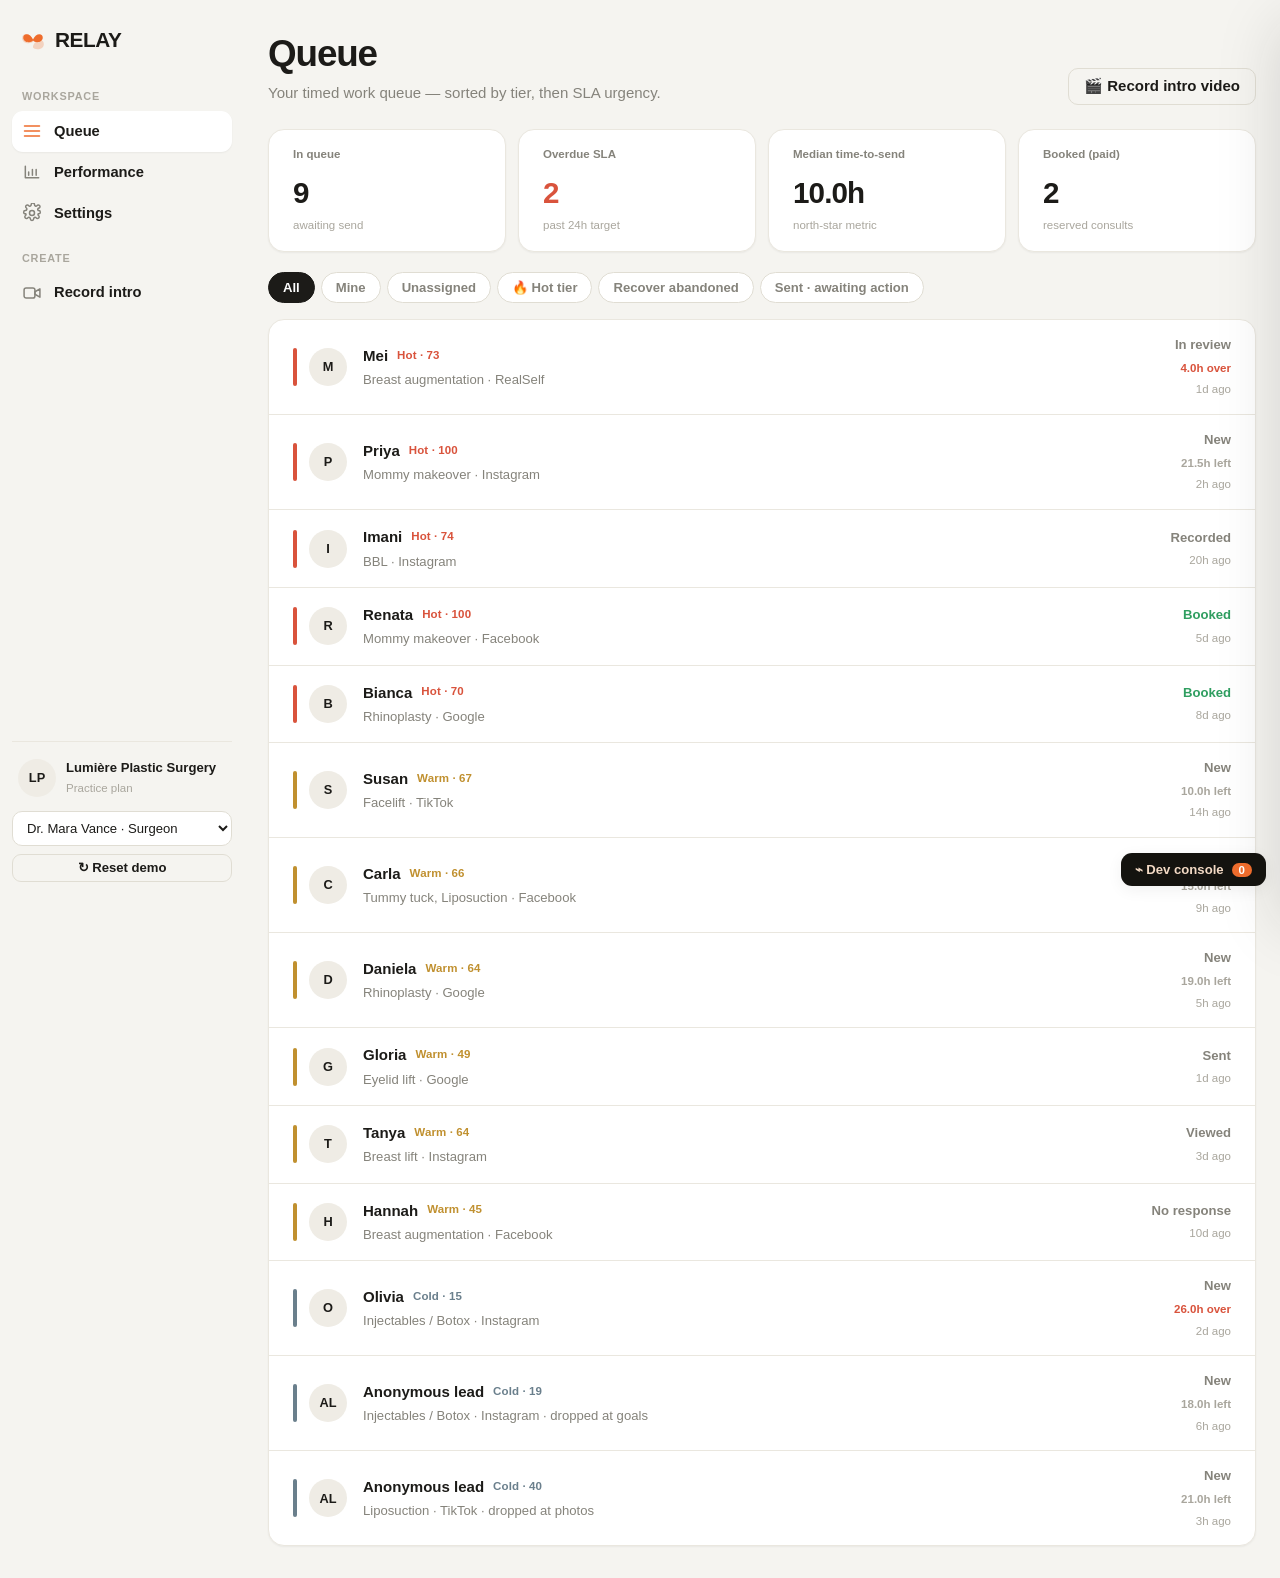
==== commit 9312113f: "De-pill the UI: quiet typographic status instead of filled chiclets Per design feedback that the rou" ====
--- a/index.html
+++ b/index.html
@@ -4,27 +4,27 @@
   <meta charset="utf-8">
   <meta name="viewport" content="width=device-width, initial-scale=1">
   <title>RELAY — Provider console</title>
-  <link rel="stylesheet" href="css/tokens.css?v=4">
-  <link rel="stylesheet" href="css/app.css?v=4">
+  <link rel="stylesheet" href="css/tokens.css?v=5">
+  <link rel="stylesheet" href="css/app.css?v=5">
 </head>
 <body>
   <div id="app"></div>
 
-  <script src="js/util.js?v=4"></script>
-  <script src="js/instrument.js?v=4"></script>
-  <script src="js/devconsole.js?v=4"></script>
-  <script src="js/verticals.js?v=4"></script>
-  <script src="js/qualify.js?v=4"></script>
-  <script src="js/attribution.js?v=4"></script>
-  <script src="js/store.js?v=4"></script>
-  <script src="js/seed.js?v=4"></script>
-  <script src="js/brand.js?v=4"></script>
-  <script src="js/scriptgen.js?v=4"></script>
-  <script src="js/surfaces/queue.js?v=4"></script>
-  <script src="js/surfaces/studio.js?v=4"></script>
-  <script src="js/surfaces/performance.js?v=4"></script>
-  <script src="js/surfaces/settings.js?v=4"></script>
-  <script src="js/app.js?v=4"></script>
+  <script src="js/util.js?v=5"></script>
+  <script src="js/instrument.js?v=5"></script>
+  <script src="js/devconsole.js?v=5"></script>
+  <script src="js/verticals.js?v=5"></script>
+  <script src="js/qualify.js?v=5"></script>
+  <script src="js/attribution.js?v=5"></script>
+  <script src="js/store.js?v=5"></script>
+  <script src="js/seed.js?v=5"></script>
+  <script src="js/brand.js?v=5"></script>
+  <script src="js/scriptgen.js?v=5"></script>
+  <script src="js/surfaces/queue.js?v=5"></script>
+  <script src="js/surfaces/studio.js?v=5"></script>
+  <script src="js/surfaces/performance.js?v=5"></script>
+  <script src="js/surfaces/settings.js?v=5"></script>
+  <script src="js/app.js?v=5"></script>
   <script>
     RELAY.devconsole.mount();
     RELAY.app.init(document.getElementById('app'));
--- a/css/app.css
+++ b/css/app.css
@@ -132,10 +132,21 @@
 .qrow:last-child { border-bottom: none; }
 .qrow:hover { background: var(--color-surface-2); }
 .qrow__mid { min-width: 0; }
-.qrow__name { font-weight: 650; display: flex; align-items: center; gap: 8px; }
+.qrow__lead { display: flex; gap: 12px; align-items: center; }
+.qrow__name { font-weight: 650; display: flex; align-items: center; gap: 9px; }
+.qrow__sub { font-size: var(--fs-sm); color: var(--color-ink-2); margin-top: 3px; white-space: nowrap; overflow: hidden; text-overflow: ellipsis; }
 .qrow__meta { display: flex; gap: 6px; flex-wrap: wrap; align-items: center; margin-top: 5px; }
-.qrow__right { text-align: right; display: flex; flex-direction: column; align-items: flex-end; gap: 5px; }
+.qrow__right { text-align: right; display: flex; flex-direction: column; align-items: flex-end; gap: 4px; }
+.qrow__status { font-size: var(--fs-sm); color: var(--color-ink-2); font-weight: 600; }
+.qrow__status.pos { color: var(--color-ok); }
 .qrow__time { font-size: var(--fs-xs); color: var(--color-ink-3); }
+/* tier as quiet colored text (no filled pill) */
+.tier-tag { font-size: var(--fs-xs); font-weight: 700; letter-spacing: .01em; }
+.tier-tag--hot { color: var(--tier-hot); } .tier-tag--warm { color: var(--tier-warm); } .tier-tag--cold { color: var(--tier-cold); }
+/* SLA as colored text, loud only when it matters */
+.sla { font-size: var(--fs-xs); font-weight: 650; }
+.sla--over { color: var(--color-over); } .sla--warn { color: var(--color-warn); }
+.sla--ok { color: var(--color-ink-3); } .sla--none { display: none; }
 .tier-rail { width: 4px; height: 38px; border-radius: 4px; }
 .tier-rail--hot { background: var(--tier-hot); } .tier-rail--warm { background: var(--tier-warm); } .tier-rail--cold { background: var(--tier-cold); }
 .qcard-empty { padding: var(--sp-6); text-align: center; color: var(--color-ink-3); }
